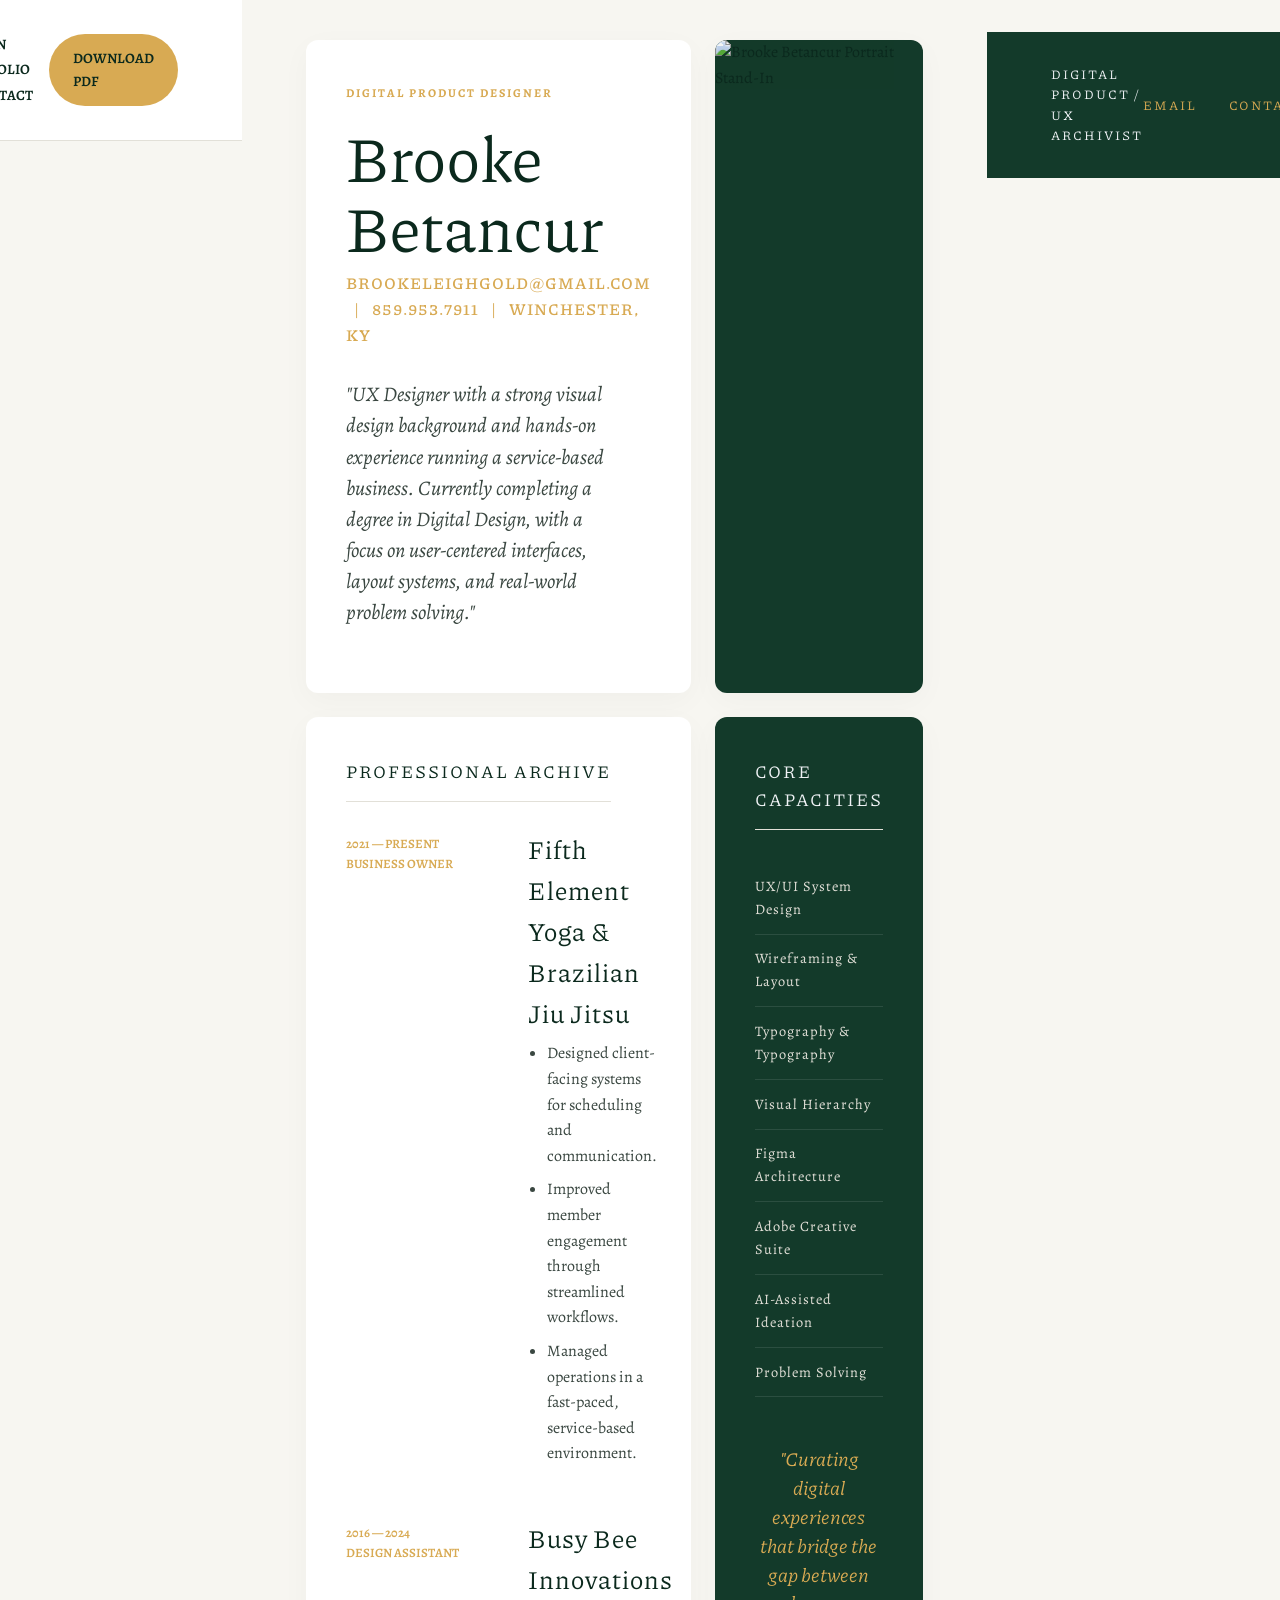
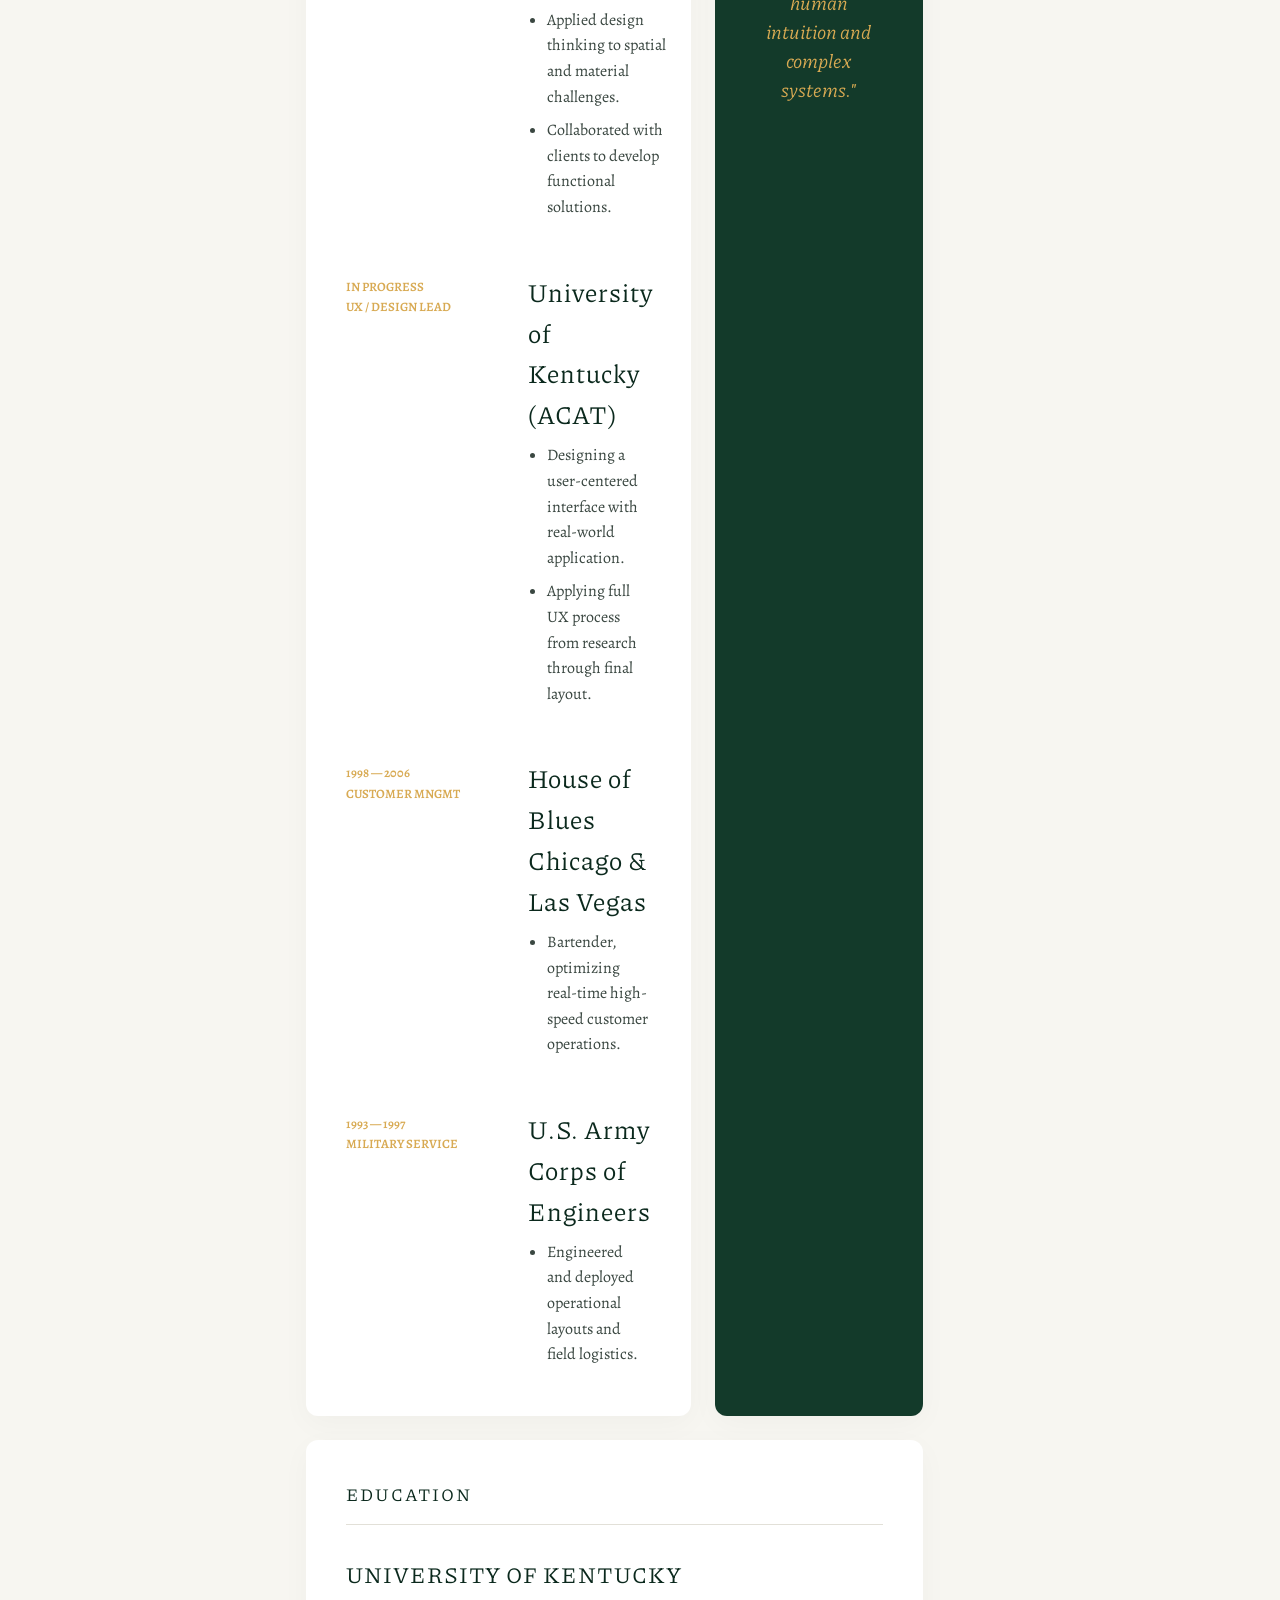
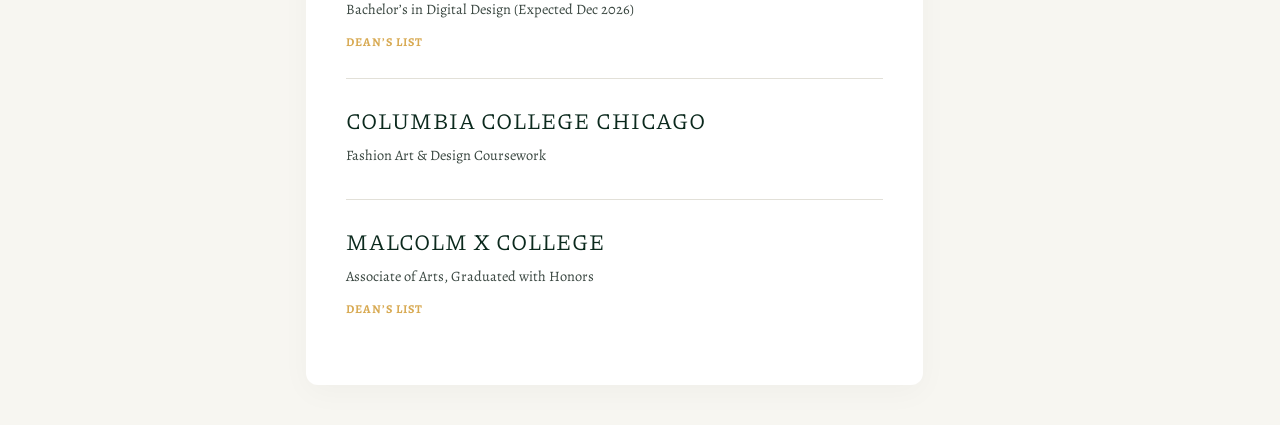
==== resume.html @ 0502b6a8 "Add files via upload" ====
<!DOCTYPE html>
<html lang="en">
<head>
    <meta charset="UTF-8">
    <meta name="viewport" content="width=device-width, initial-scale=1.0">
    <title>Resume - Brooke Betancur</title>
    <link rel="stylesheet" href="style.css">
    <link rel="icon" type="image/svg+xml" href="portfolio_images/luckyfoxlogo.svg">
</head>
<body class="resume-theme">
    
    <header class="resume-nav">
        <span>Lucky Fox Designs</span>
        <div>
            <a href="index.html" class="resume-nav-link">Main Portfolio</a>
            <a href="index.html" class="resume-nav-link">Contact</a>
        </div>
        <a href="brooke_betancur_resume.pdf" class="resume-dl-btn" download>Download PDF</a>
    </header>

    <main class="resume-grid">
        
        <!-- Top Title Box -->
        <article class="res-box res-title-box">
            <span class="res-tag">Digital Product Designer</span>
            <h1 class="res-name">Brooke Betancur</h1>
            <div style="font-family: var(--font-heading); color: #d8aa53; margin-top: -0.5rem; margin-bottom: 2rem; font-size: 1rem; font-weight: 600; text-transform: uppercase; letter-spacing: 1px;">
                brookeleighgold@gmail.com &nbsp;&nbsp;|&nbsp;&nbsp; 859.953.7911 &nbsp;&nbsp;|&nbsp;&nbsp; Winchester, KY
            </div>
            <p class="res-summary">"UX Designer with a strong visual design background and hands-on experience running a service-based business. Currently completing a degree in Digital Design, with a focus on user-centered interfaces, layout systems, and real-world problem solving."</p>
        </article>

        <!-- Portrait Box Placeholder -->
        <article class="res-box res-portrait">
            <!-- Utilizing the Divine Feminine Illustration to beautifully stylize the portrait constraint -->
            <img src="portfolio_images/illustrations/divine_feminine_-_april_5,_2025_17.41.png" alt="Brooke Betancur Portrait Stand-In" style="object-position: center 20%;">
        </article>

        <!-- Experience Box -->
        <article class="res-box res-experience">
            <div style="display: flex; justify-content: space-between; align-items: baseline;">
                <h2 class="res-section-title">Professional Archive</h2>
            </div>
            
            <div class="res-job">
                <div class="res-job-meta">2021 — Present<br>Business Owner</div>
                <div class="res-job-details">
                    <h3>Fifth Element Yoga & Brazilian Jiu Jitsu</h3>
                    <ul>
                        <li>Designed client-facing systems for scheduling and communication.</li>
                        <li>Improved member engagement through streamlined workflows.</li>
                        <li>Managed operations in a fast-paced, service-based environment.</li>
                    </ul>
                </div>
            </div>

            <div class="res-job">
                <div class="res-job-meta">2016 — 2024<br>Design Assistant</div>
                <div class="res-job-details">
                    <h3>Busy Bee Innovations</h3>
                    <ul>
                        <li>Applied design thinking to spatial and material challenges.</li>
                        <li>Collaborated with clients to develop functional solutions.</li>
                    </ul>
                </div>
            </div>

            <div class="res-job">
                <div class="res-job-meta">In Progress<br>UX / Design Lead</div>
                <div class="res-job-details">
                    <h3>University of Kentucky (ACAT)</h3>
                    <ul>
                        <li>Designing a user-centered interface with real-world application.</li>
                        <li>Applying full UX process from research through final layout.</li>
                    </ul>
                </div>
            </div>
            
            <div class="res-job">
                <div class="res-job-meta">1998 — 2006<br>Customer Mngmt</div>
                <div class="res-job-details">
                    <h3>House of Blues Chicago & Las Vegas</h3>
                    <ul>
                        <li>Bartender, optimizing real-time high-speed customer operations.</li>
                    </ul>
                </div>
            </div>
            
            <div class="res-job" style="margin-bottom: 0;">
                <div class="res-job-meta">1993 — 1997<br>Military Service</div>
                <div class="res-job-details">
                    <h3>U.S. Army Corps of Engineers</h3>
                    <ul>
                        <li>Engineered and deployed operational layouts and field logistics.</li>
                    </ul>
                </div>
            </div>
        </article>

        <!-- Skills Box (Core Capacities) -->
        <article class="res-box res-skills">
            <h2 class="res-section-title" style="color: #f0f3f6;">Core Capacities</h2>
            <div class="res-skill-row"><span>UX/UI System Design</span></div>
            <div class="res-skill-row"><span>Wireframing & Layout</span></div>
            <div class="res-skill-row"><span>Typography & Typography</span></div>
            <div class="res-skill-row"><span>Visual Hierarchy</span></div>
            <div class="res-skill-row"><span>Figma Architecture</span></div>
            <div class="res-skill-row"><span>Adobe Creative Suite</span></div>
            <div class="res-skill-row"><span>AI-Assisted Ideation</span></div>
            <div class="res-skill-row"><span>Problem Solving</span></div>
            
            <div class="skills-quote">"Curating digital experiences that bridge the gap between human intuition and complex systems."</div>
        </article>

        <!-- Education Box -->
        <article class="res-box res-education">
            <div style="flex: 1;">
                <h2 class="res-section-title" style="display: flex; align-items: center; gap: 0.5rem;">Education</h2>
                <div class="res-edu-item">
                    <h3>University of Kentucky</h3>
                    <p>Bachelor’s in Digital Design (Expected Dec 2026)</p>
                    <span>Dean’s List</span>
                </div>
                <div class="res-edu-item">
                    <h3>Columbia College Chicago</h3>
                    <p>Fashion Art & Design Coursework</p>
                </div>
                <div class="res-edu-item" style="border: none; padding-bottom: 0;">
                    <h3>Malcolm X College</h3>
                    <p>Associate of Arts, Graduated with Honors</p>
                    <span>Dean’s List</span>
                </div>
            </div>
        </article>

    </main>

    <footer style="background: #133a2a; color: #f0f3f6; padding: 2rem 4rem; display: flex; justify-content: space-between; align-items: center; font-family: var(--font-heading); text-transform: uppercase; font-size: 0.8rem; letter-spacing: 2px; margin-top: 2rem;">
        <div>DIGITAL PRODUCT / UX ARCHIVIST</div>
        <div style="display: flex; gap: 2rem;">
            <a href="mailto:brookeleighgold@gmail.com" style="color: #d8aa53; text-decoration: none;">EMAIL</a>
            <a href="tel:8599537911" style="color: #d8aa53; text-decoration: none;">CONTACT</a>
        </div>
        <div style="color: #d8aa53;">859.953.7911 &nbsp;•&nbsp; WINCHESTER LOCATION</div>
    </footer>

</body>
</html>
---- style.css ----
@import url('https://fonts.googleapis.com/css2?family=Alegreya:ital,wght@0,400;0,500;0,700;1,400&family=Piazzolla:opsz,wght@8..30,400;8..30,600;8..30,800&display=swap');

:root {
  --bg-color: #0a0b0e;
  --panel-bg: rgba(47, 181, 143, 0.03);
  --panel-bg-hover: rgba(47, 181, 143, 0.08);
  --panel-border: rgba(255, 255, 255, 0.06);
  --panel-border-hover: rgba(47, 181, 143, 0.4);
  --text-main: #f0f3f6;
  --text-muted: #9aa0a6;
  --accent-color: #2fb58f;
  
  --font-heading: 'Piazzolla', serif;
  --font-body: 'Alegreya', serif;
}

* {
  box-sizing: border-box;
  margin: 0;
  padding: 0;
}

body {
  background-color: var(--bg-color);
  color: var(--text-main);
  font-family: var(--font-body);
  line-height: 1.6;
  min-height: 100vh;
  display: flex;
  justify-content: center;
  align-items: flex-start;
  padding: 4rem 2rem;
  overflow-x: hidden;
}

h1, h2, h3, h4, h5, h6 {
  font-family: var(--font-heading);
  text-transform: uppercase;
  font-weight: 400;
  letter-spacing: 1px;
  margin-bottom: 1rem;
  color: var(--text-main);
}

h1 {
  font-size: 3.5rem;
  line-height: 1.1;
  background: linear-gradient(135deg, #fff, var(--text-muted));
  -webkit-background-clip: text;
  -webkit-text-fill-color: transparent;
}

p {
  font-size: 1.15rem;
  color: var(--text-muted);
  margin-bottom: 1.5rem;
}

.text-accent {
  color: var(--accent-color);
}

.bento-grid {
  display: grid;
  grid-template-columns: repeat(4, 1fr);
  grid-auto-rows: minmax(280px, auto);
  gap: 1.5rem;
  max-width: 1300px;
  width: 100%;
}

.bento-item {
  background: var(--panel-bg);
  border: 1px solid var(--panel-border);
  border-radius: 24px;
  padding: 2.5rem;
  position: relative;
  overflow: hidden;
  backdrop-filter: blur(12px);
  -webkit-backdrop-filter: blur(12px);
  transition: all 0.4s cubic-bezier(0.25, 0.8, 0.25, 1);
  display: flex;
  flex-direction: column;
  cursor: pointer;
  text-decoration: none;
  color: inherit;
}

.bento-item.no-hover {
  cursor: default;
}

.bento-item.no-hover:hover {
  transform: translateY(-8px); 
}

.bento-item:hover {
  transform: translateY(-8px);
  background: var(--panel-bg-hover);
  border-color: var(--panel-border-hover);
  box-shadow: 0 15px 40px rgba(0, 0, 0, 0.4), 
              0 0 20px rgba(47, 181, 143, 0.1);
}

.span-2-col { grid-column: span 2; }
.span-2-row { grid-row: span 2; }
.span-3-col { grid-column: span 3; }

.bento-image-bg {
  position: absolute;
  top: 0;
  left: 0;
  width: 100%;
  height: 100%;
  object-fit: cover;
  opacity: 0.15;
  z-index: 0;
  transition: opacity 0.4s ease;
}

.bento-item:hover .bento-image-bg {
  opacity: 0.35;
}

.item-content {
  position: relative;
  z-index: 1;
  display: flex;
  flex-direction: column;
  height: 100%;
  pointer-events: none; 
}

.item-content h2 { font-size: 2rem; }
.item-content h3 { font-size: 1.5rem; }

.logo {
  max-width: 280px;
  margin-bottom: 2rem;
  pointer-events: auto;
}

.tag {
  align-self: flex-start;
  font-family: var(--font-heading);
  text-transform: uppercase;
  font-size: 0.8rem;
  font-weight: 600;
  letter-spacing: 1.5px;
  padding: 0.5rem 1rem;
  border-radius: 50px;
  background: rgba(47, 181, 143, 0.15);
  color: var(--accent-color);
  margin-bottom: 1.5rem;
  border: 1px solid rgba(47, 181, 143, 0.3);
}

/* Modal Overlay Restyle */
.modal-overlay {
  position: fixed;
  top: 0;
  left: 0;
  width: 100%;
  height: 100vh;
  background: rgba(10, 11, 14, 0.85);
  backdrop-filter: blur(20px);
  -webkit-backdrop-filter: blur(20px);
  z-index: 100;
  display: flex;
  justify-content: center;
  align-items: center;
  opacity: 0;
  pointer-events: none;
  transition: opacity 0.3s ease;
  padding: 2rem;
}

.modal-overlay.active {
  opacity: 1;
  pointer-events: all;
}

.modal-content {
  background: #111318;
  border: 1px solid var(--panel-border-hover);
  border-radius: 24px;
  max-width: 1300px;
  width: 100%;
  max-height: 90vh;
  box-shadow: 0 40px 100px rgba(0,0,0,0.8);
  display: flex;
  flex-direction: column;
  position: relative;
  overflow: hidden;
}

.modal-close {
  position: absolute;
  top: 1.5rem;
  right: 1.5rem;
  background: rgba(255,255,255,0.1);
  border: none;
  color: #fff;
  width: 45px;
  height: 45px;
  border-radius: 50%;
  font-size: 1.5rem;
  cursor: pointer;
  z-index: 200;
  transition: background 0.3s ease;
  display: flex;
  align-items: center;
  justify-content: center;
}

.modal-close:hover {
  background: var(--accent-color);
}

.modal-content-scrollable {
  overflow-y: auto;
  height: 100%;
  padding: 3rem 4rem;
  scroll-behavior: smooth;
}

/* Case Study Internal Layout */
.case-study-header {
  border-bottom: 1px solid rgba(255,255,255,0.05);
  padding-bottom: 2rem;
  margin-bottom: 3rem;
  max-width: 800px;
}

.case-study-header h1 {
  font-size: 3rem;
  margin-top: 1rem;
}

.case-desc {
  font-size: 1.25rem;
  color: var(--text-muted);
}

.case-study-sections {
  display: flex;
  flex-direction: column;
  gap: 4rem;
  padding-bottom: 4rem;
}

.cs-section h2 {
  font-size: 1.8rem;
  color: #fff;
  border-left: 3px solid var(--accent-color);
  padding-left: 1rem;
}

.cs-image-grid {
  display: grid;
  grid-template-columns: repeat(auto-fit, minmax(400px, 1fr));
  gap: 2rem;
  align-items: start;
}

.cs-img-container {
  background: rgba(255,255,255,0.02);
  border: 1px solid rgba(255,255,255,0.05);
  border-radius: 16px;
  padding: 1.5rem;
  display: flex;
  flex-direction: column;
  gap: 1rem;
}

.cs-img-label {
  font-family: var(--font-heading);
  text-transform: uppercase;
  color: var(--accent-color);
  letter-spacing: 1px;
}

.cs-img-container img {
  width: 100%;
  height: auto;
  border-radius: 8px;
}


/* New Custom Carousel System Layout */
.carousel-wrap {
  display: flex;
  flex-direction: column;
  align-items: center;
  justify-content: center;
  margin-top: 2rem;
  padding-bottom: 3rem;
}

.carousel-content-box {
  position: relative;
  width: 100%;
  max-width: 900px;
  background: rgba(0,0,0,0.3);
  border-radius: 20px;
  padding: 2rem;
  display: flex;
  flex-direction: column;
  align-items: center;
  border: 1px solid rgba(255,255,255,0.05);
}

.carousel-img {
  max-width: 100%;
  max-height: 60vh;
  object-fit: contain;
  border-radius: 12px;
  transition: opacity 0.3s ease;
}

.carousel-controls {
  display: flex;
  justify-content: center;
  align-items: center;
  gap: 2rem;
  margin-top: 1.5rem;
  width: 100%;
}

.ctrl-btn {
  background: rgba(255,255,255,0.05);
  border: 1px solid rgba(255,255,255,0.2);
  color: #fff;
  padding: 0.8rem 2rem;
  border-radius: 50px;
  cursor: pointer;
  font-family: var(--font-body);
  transition: all 0.2s ease;
}

.ctrl-btn:hover {
  background: rgba(47, 181, 143, 0.2);
  border-color: var(--accent-color);
  color: var(--accent-color);
}

.carousel-counter {
  font-size: 1rem;
  color: var(--text-muted);
  font-family: var(--font-heading);
  letter-spacing: 1px;
}

/* Gallery Grid for ADHD */
.gallery-grid {
  display: grid;
  grid-template-columns: repeat(auto-fill, minmax(300px, 1fr));
  gap: 2rem;
  padding-bottom: 4rem;
  margin-top: 2rem;
}

.gallery-img {
  width: 100%;
  height: auto;
  border-radius: 12px;
  border: 1px solid rgba(255,255,255,0.1);
  box-shadow: 0 10px 20px rgba(0,0,0,0.3);
}

@media (max-width: 1024px) {
  .bento-grid { grid-template-columns: repeat(2, 1fr); }
  .span-2-col, .span-3-col { grid-column: span 2; }
  .cs-image-grid { grid-template-columns: 1fr; }
  .modal-content-scrollable { padding: 2rem; }
}
.animated-name {
  font-size: 4rem;
  font-weight: 800;
  text-transform: uppercase;
  color: #fff;
  -webkit-text-fill-color: #fff;
  background-image: url('portfolio_images/illustrations/gangster_birds.png');
  background-size: auto 150%;
  background-repeat: repeat;
  animation: slideBgContinuous 120s linear infinite;
  margin-bottom: 0.8rem;
  padding: 1rem 2rem;
  border-radius: 16px;
  border: 1px solid rgba(255,255,255,0.1);
  text-shadow: 0 4px 15px rgba(0,0,0,0.9), 0 2px 5px rgba(0,0,0,1);
  box-shadow: 0 10px 30px rgba(0,0,0,0.4);
  display: inline-block;
  pointer-events: auto;
}

.sub-hero {
  font-size: 1.8rem;
  font-weight: 400;
}

@keyframes slideBgContinuous {
  from { background-position: 0% center; }
  to { background-position: -2000px center; }
}

.resume-btn {
  display: inline-block;
  margin-top: 1.5rem;
  padding: 1rem 2.5rem;
  background: var(--accent-color);
  color: #fff;
  text-decoration: none;
  font-family: var(--font-heading);
  text-transform: uppercase;
  font-weight: 600;
  letter-spacing: 1.5px;
  border-radius: 50px;
  align-self: flex-start;
  transition: all 0.3s ease;
  box-shadow: 0 5px 15px rgba(47, 181, 143, 0.2);
  pointer-events: auto;
}

.resume-btn:hover {
  background: #fff;
  color: var(--accent-color);
  transform: translateY(-3px);
  box-shadow: 0 8px 25px rgba(47, 181, 143, 0.4);
}

@media (max-width: 600px) {
  .bento-grid { grid-template-columns: 1fr; }
  .bento-item { grid-column: span 1 !important; grid-row: span 1 !important; }
  .animated-name { font-size: 2.5rem; background-size: contain; }
}

/* --- Creative Layout Resume Page --- */
.resume-theme {
    background: #f7f6f1;
    color: #0b291d;
    font-family: var(--font-body);
    margin: 0; padding: 0; min-height: 100vh;
}

.resume-nav {
    display: flex; justify-content: space-between; align-items: center;
    padding: 1.5rem 4rem; background: #fff; border-bottom: 1px solid #e2e0d8;
}

.resume-nav span { 
    font-family: var(--font-heading); font-weight: 800; font-size: 1.2rem; text-transform: uppercase; 
}

.resume-nav-link { 
    margin: 0 1rem; color: #0b291d; text-decoration: none; font-size: 0.9rem; text-transform: uppercase; font-weight: 600; 
    transition: color 0.3s ease;
}

.resume-nav-link:hover { color: #d8aa53; }

.resume-dl-btn {
    background: #d8aa53; color: #0b291d; text-decoration: none;
    padding: 0.8rem 1.5rem; border-radius: 50px; font-weight: 600; font-size: 0.9rem; text-transform: uppercase;
    transition: transform 0.3s ease;
}

.resume-dl-btn:hover { transform: scale(1.05); }

.resume-grid {
    display: grid; padding: 2.5rem 4rem; max-width: 1400px; margin: 0 auto; gap: 1.5rem;
    grid-template-columns: 2fr 1fr;
}

.res-box {
    background: #fff; border-radius: 12px; padding: 2.5rem;
    box-shadow: 0 8px 30px rgba(0,0,0,0.03);
}

.res-title-box { grid-column: 1; }

.res-portrait { 
    grid-column: 2; padding: 0; overflow: hidden; background: #133a2a; 
    display: flex; align-items: center; justify-content: center;
}

.res-portrait img { width: 100%; height: 100%; object-fit: cover; opacity: 0.95; }

.res-experience { grid-column: 1; }
.res-skills { grid-column: 2; background: #133a2a; color: #f0f3f6; }
.res-education { grid-column: span 2; }

.res-tag { 
    font-size: 0.75rem; text-transform: uppercase; font-weight: 700; color: #d8aa53; letter-spacing: 2px; 
}

.res-name { 
    font-family: var(--font-heading); font-size: 4rem; font-weight: 400; margin: 1rem 0; color: #0b291d; text-transform: none; 
    -webkit-text-fill-color: initial; background: none;
}

.res-summary { 
    font-size: 1.3rem; font-style: italic; max-width: 85%; line-height: 1.5; color: #3a4741; 
}

.res-section-title {
    font-size: 1.1rem; text-transform: uppercase; letter-spacing: 2px; color: #0b291d; border-bottom: 1px solid #e2e0d8; padding-bottom: 1rem; margin-bottom: 2rem;
}

.res-job { display: flex; gap: 2rem; margin-bottom: 3rem; }
.res-job-meta { flex: 0 0 150px; font-size: 0.8rem; font-weight: 600; text-transform: uppercase; color: #d8aa53; }

.res-job-details h3 { 
    font-family: var(--font-heading); font-size: 1.6rem; color: #0b291d; margin-bottom: 0.5rem; text-transform: none; 
    -webkit-text-fill-color: initial; background: none; margin-top: -5px;
}

.res-job-details ul { padding-left: 1.2rem; color: #3a4741; line-height: 1.6; }
.res-job-details li { margin-bottom: 0.5rem; }

.res-skill-row { 
    border-bottom: 1px solid rgba(255,255,255,0.1); padding: 0.8rem 0; font-size: 0.9rem; letter-spacing: 1px; color: #e2e0d8; 
}

.skills-quote { 
    margin-top: 3rem; font-family: var(--font-heading); font-style: italic; font-size: 1.2rem; text-align: center; color: #d8aa53; line-height: 1.5;
}

.res-education { display: flex; gap: 2rem; }
.res-edu-item { flex: 1; border-bottom: 1px solid #e2e0d8; padding-bottom: 1.5rem; margin-bottom: 1.5rem;}
.res-edu-item:last-child { border: none; }

.res-edu-item h3 { 
    font-family: var(--font-heading); font-size: 1.4rem; color: #0b291d; margin-bottom: 0.3rem;
    -webkit-text-fill-color: initial; background: none; 
}

.res-edu-item p { font-size: 0.9rem; color: #3a4741; margin-bottom: 0.5rem; }
.res-edu-item span { font-size: 0.75rem; text-transform: uppercase; font-weight: 700; color: #d8aa53; letter-spacing: 1px; }

@media(max-width: 900px){
    .resume-grid { grid-template-columns: 1fr; padding: 1rem; }
    .res-title-box, .res-portrait, .res-experience, .res-skills, .res-education { grid-column: 1; }
    .res-job { flex-direction: column; gap: 0.5rem; }
    .res-summary { max-width: 100%; font-size: 1.1rem; }
}
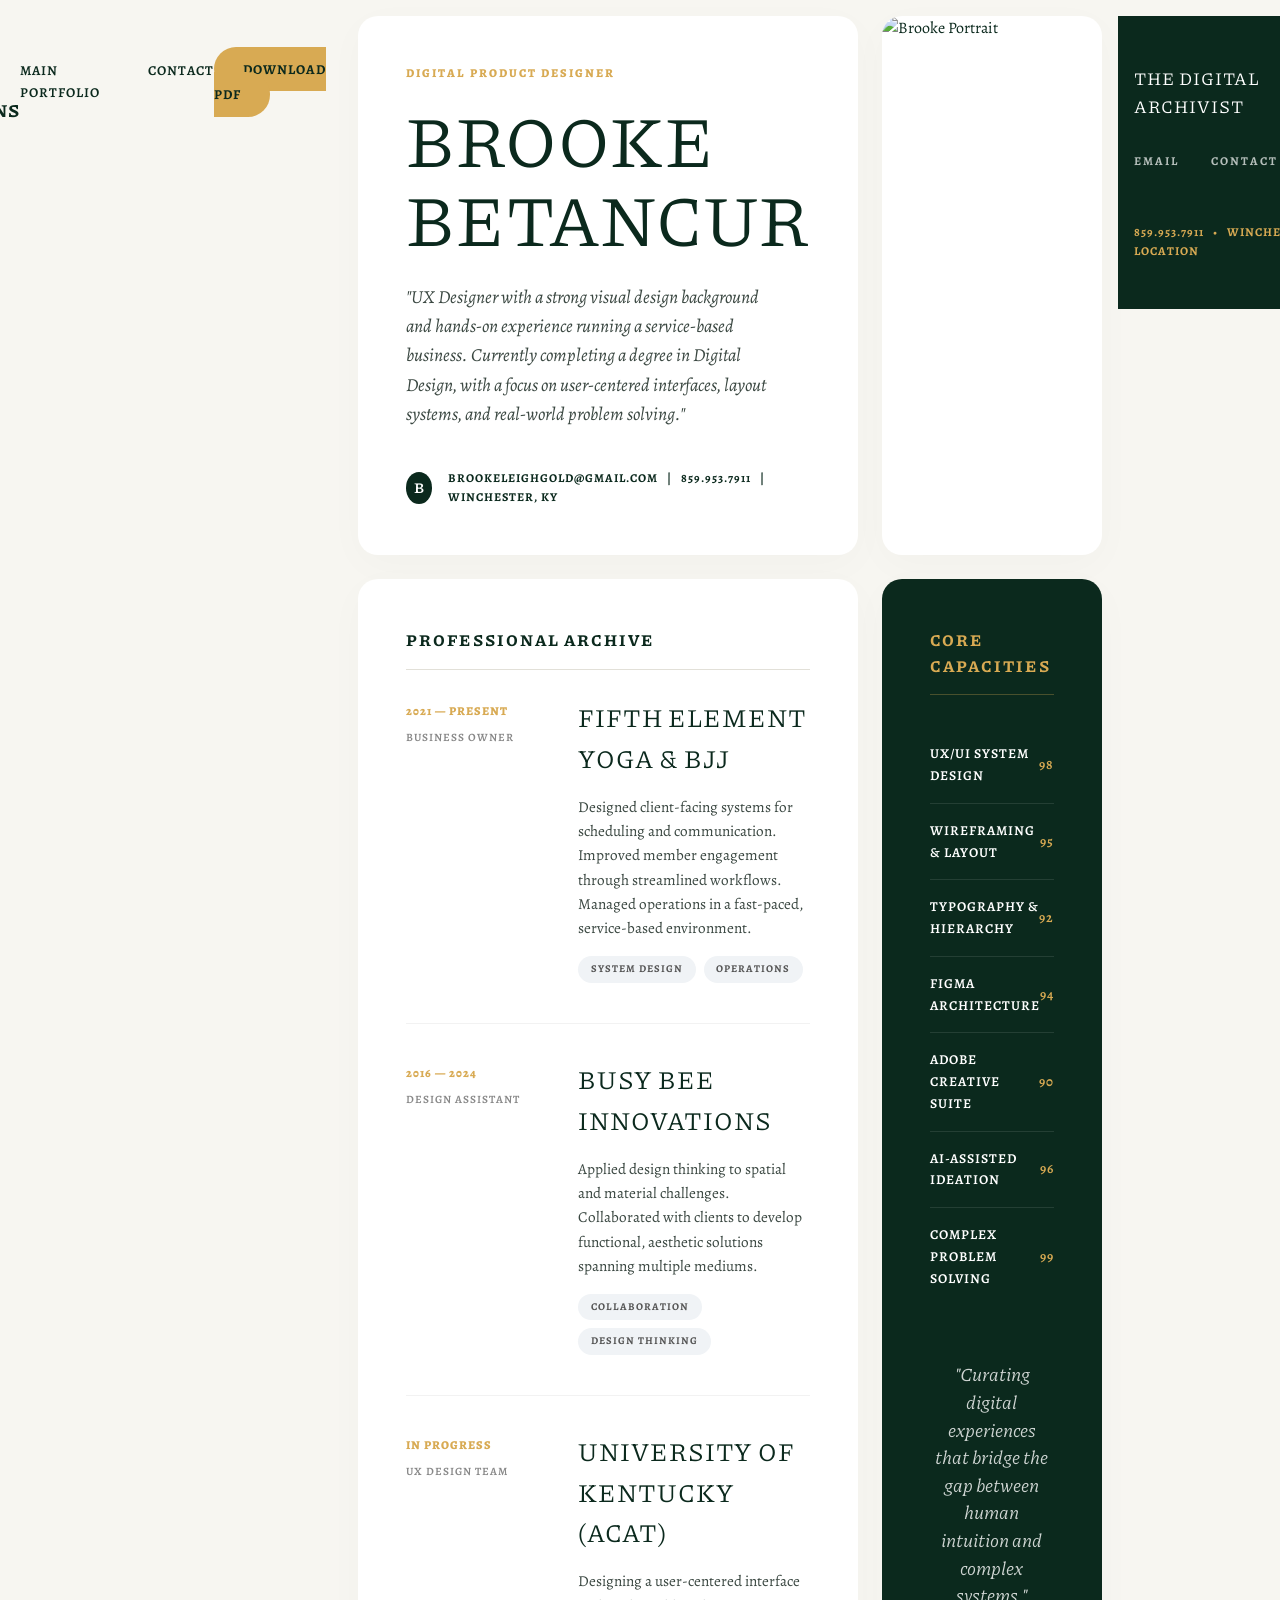
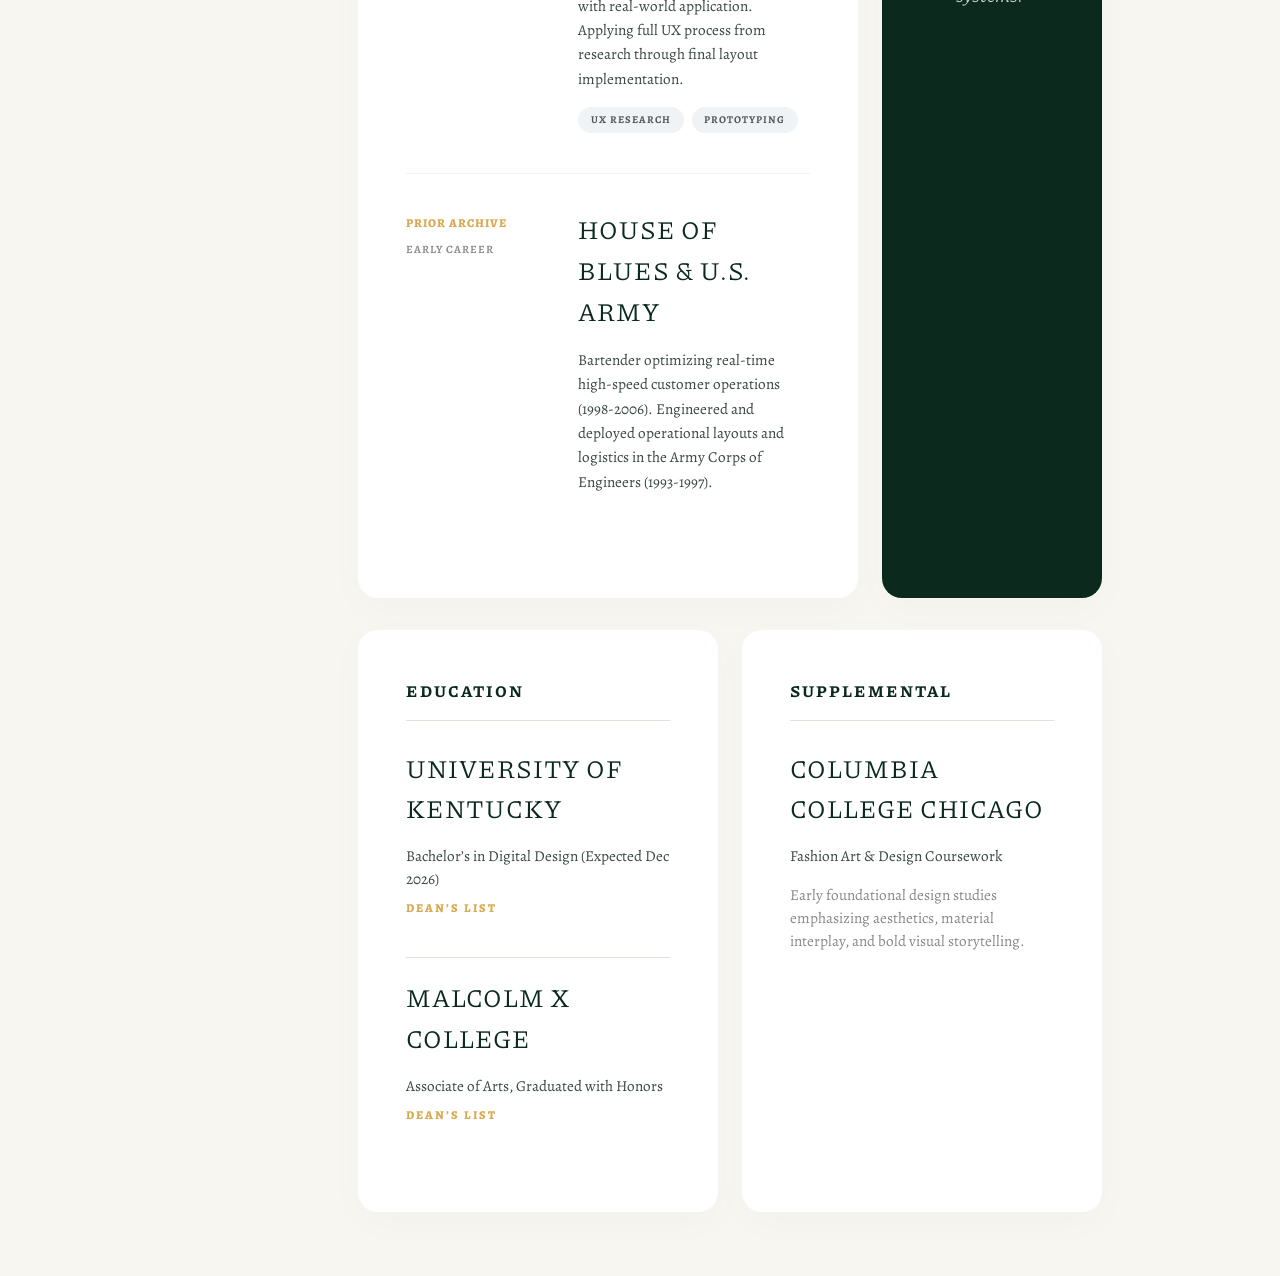
==== commit b52f41a1: "Update layout to exact editorial Figma match and correct UX title" ====
--- a/resume.html
+++ b/resume.html
@@ -7,142 +7,164 @@
     <link rel="stylesheet" href="style.css">
     <link rel="icon" type="image/svg+xml" href="portfolio_images/luckyfoxlogo.svg">
 </head>
-<body class="resume-theme">
-    
-    <header class="resume-nav">
-        <span>Lucky Fox Designs</span>
-        <div>
-            <a href="index.html" class="resume-nav-link">Main Portfolio</a>
-            <a href="index.html" class="resume-nav-link">Contact</a>
+<body class="editorial-body">
+
+    <!-- Navbar -->
+    <nav class="editorial-nav">
+        <div class="ed-brand">LUCKY FOX DESIGNS</div>
+        <div class="ed-links">
+            <a href="index.html">MAIN PORTFOLIO</a>
+            <a href="mailto:brookeleighgold@gmail.com">CONTACT</a>
         </div>
-        <a href="brooke_betancur_resume.pdf" class="resume-dl-btn" download>Download PDF</a>
-    </header>
+        <div class="ed-actions">
+            <a href="brooke_betancur_resume.pdf" class="ed-btn" download>DOWNLOAD PDF</a>
+        </div>
+    </nav>
 
-    <main class="resume-grid">
+    <!-- Main Grid -->
+    <main class="editorial-grid">
         
-        <!-- Top Title Box -->
-        <article class="res-box res-title-box">
-            <span class="res-tag">Digital Product Designer</span>
-            <h1 class="res-name">Brooke Betancur</h1>
-            <div style="font-family: var(--font-heading); color: #d8aa53; margin-top: -0.5rem; margin-bottom: 2rem; font-size: 1rem; font-weight: 600; text-transform: uppercase; letter-spacing: 1px;">
-                brookeleighgold@gmail.com &nbsp;&nbsp;|&nbsp;&nbsp; 859.953.7911 &nbsp;&nbsp;|&nbsp;&nbsp; Winchester, KY
+        <!-- ROW 1: Title & Portrait -->
+        <article class="ed-card ed-title-card">
+            <div class="ed-tag">DIGITAL PRODUCT DESIGNER</div>
+            <h1 class="ed-h1">Brooke Betancur</h1>
+            <p class="ed-summary">
+                "UX Designer with a strong visual design background and hands-on experience running a service-based business. Currently completing a degree in Digital Design, with a focus on user-centered interfaces, layout systems, and real-world problem solving."
+            </p>
+            <div class="ed-badge-row">
+                <span class="ed-circle-badge">B</span>
+                <span class="ed-badge-text">BROOKELEIGHGOLD@GMAIL.COM &nbsp;&nbsp;|&nbsp;&nbsp; 859.953.7911 &nbsp;&nbsp;|&nbsp;&nbsp; WINCHESTER, KY</span>
             </div>
-            <p class="res-summary">"UX Designer with a strong visual design background and hands-on experience running a service-based business. Currently completing a degree in Digital Design, with a focus on user-centered interfaces, layout systems, and real-world problem solving."</p>
         </article>
 
-        <!-- Portrait Box Placeholder -->
-        <article class="res-box res-portrait">
-            <!-- Utilizing the Divine Feminine Illustration to beautifully stylize the portrait constraint -->
-            <img src="portfolio_images/illustrations/divine_feminine_-_april_5,_2025_17.41.png" alt="Brooke Betancur Portrait Stand-In" style="object-position: center 20%;">
+        <article class="ed-card ed-portrait-card">
+            <!-- object-position: top ensures the head is always in frame, no matter the stretch -->
+            <img src="portfolio_images/illustrations/divine_feminine_-_april_5,_2025_17.41.png" alt="Brooke Portrait">
         </article>
 
-        <!-- Experience Box -->
-        <article class="res-box res-experience">
-            <div style="display: flex; justify-content: space-between; align-items: baseline;">
-                <h2 class="res-section-title">Professional Archive</h2>
-            </div>
+        <!-- ROW 2: Experience & Skills -->
+        <article class="ed-card ed-experience-card">
+            <h2 class="ed-h2">PROFESSIONAL ARCHIVE</h2>
             
-            <div class="res-job">
-                <div class="res-job-meta">2021 — Present<br>Business Owner</div>
-                <div class="res-job-details">
-                    <h3>Fifth Element Yoga & Brazilian Jiu Jitsu</h3>
-                    <ul>
-                        <li>Designed client-facing systems for scheduling and communication.</li>
-                        <li>Improved member engagement through streamlined workflows.</li>
-                        <li>Managed operations in a fast-paced, service-based environment.</li>
-                    </ul>
+            <div class="ed-timeline-item">
+                <div class="ed-time-meta">
+                    <span class="ed-date">2021 — PRESENT</span>
+                    <span class="ed-role">BUSINESS OWNER</span>
+                </div>
+                <div class="ed-job-content">
+                    <h3 class="ed-h3">Fifth Element Yoga & BJJ</h3>
+                    <p>Designed client-facing systems for scheduling and communication. Improved member engagement through streamlined workflows. Managed operations in a fast-paced, service-based environment.</p>
+                    <div class="ed-pills">
+                        <span>SYSTEM DESIGN</span>
+                        <span>OPERATIONS</span>
+                    </div>
                 </div>
             </div>
 
-            <div class="res-job">
-                <div class="res-job-meta">2016 — 2024<br>Design Assistant</div>
-                <div class="res-job-details">
-                    <h3>Busy Bee Innovations</h3>
-                    <ul>
-                        <li>Applied design thinking to spatial and material challenges.</li>
-                        <li>Collaborated with clients to develop functional solutions.</li>
-                    </ul>
+            <div class="ed-timeline-item">
+                <div class="ed-time-meta">
+                    <span class="ed-date">2016 — 2024</span>
+                    <span class="ed-role">DESIGN ASSISTANT</span>
+                </div>
+                <div class="ed-job-content">
+                    <h3 class="ed-h3">Busy Bee Innovations</h3>
+                    <p>Applied design thinking to spatial and material challenges. Collaborated with clients to develop functional, aesthetic solutions spanning multiple mediums.</p>
+                    <div class="ed-pills">
+                        <span>COLLABORATION</span>
+                        <span>DESIGN THINKING</span>
+                    </div>
                 </div>
             </div>
 
-            <div class="res-job">
-                <div class="res-job-meta">In Progress<br>UX / Design Lead</div>
-                <div class="res-job-details">
-                    <h3>University of Kentucky (ACAT)</h3>
-                    <ul>
-                        <li>Designing a user-centered interface with real-world application.</li>
-                        <li>Applying full UX process from research through final layout.</li>
-                    </ul>
+            <div class="ed-timeline-item">
+                <div class="ed-time-meta">
+                    <span class="ed-date">IN PROGRESS</span>
+                    <span class="ed-role">UX DESIGN TEAM</span>
+                </div>
+                <div class="ed-job-content">
+                    <h3 class="ed-h3">University of Kentucky (ACAT)</h3>
+                    <p>Designing a user-centered interface with real-world application. Applying full UX process from research through final layout implementation.</p>
+                    <div class="ed-pills">
+                        <span>UX RESEARCH</span>
+                        <span>PROTOTYPING</span>
+                    </div>
                 </div>
             </div>
-            
-            <div class="res-job">
-                <div class="res-job-meta">1998 — 2006<br>Customer Mngmt</div>
-                <div class="res-job-details">
-                    <h3>House of Blues Chicago & Las Vegas</h3>
-                    <ul>
-                        <li>Bartender, optimizing real-time high-speed customer operations.</li>
-                    </ul>
+
+            <div class="ed-timeline-item" style="border-bottom: none; padding-bottom: 0;">
+                <div class="ed-time-meta">
+                    <span class="ed-date">PRIOR ARCHIVE</span>
+                    <span class="ed-role">EARLY CAREER</span>
                 </div>
-            </div>
-            
-            <div class="res-job" style="margin-bottom: 0;">
-                <div class="res-job-meta">1993 — 1997<br>Military Service</div>
-                <div class="res-job-details">
-                    <h3>U.S. Army Corps of Engineers</h3>
-                    <ul>
-                        <li>Engineered and deployed operational layouts and field logistics.</li>
-                    </ul>
+                <div class="ed-job-content">
+                    <h3 class="ed-h3">House of Blues & U.S. Army</h3>
+                    <p>Bartender optimizing real-time high-speed customer operations (1998-2006). Engineered and deployed operational layouts and logistics in the Army Corps of Engineers (1993-1997).</p>
                 </div>
             </div>
         </article>
 
-        <!-- Skills Box (Core Capacities) -->
-        <article class="res-box res-skills">
-            <h2 class="res-section-title" style="color: #f0f3f6;">Core Capacities</h2>
-            <div class="res-skill-row"><span>UX/UI System Design</span></div>
-            <div class="res-skill-row"><span>Wireframing & Layout</span></div>
-            <div class="res-skill-row"><span>Typography & Typography</span></div>
-            <div class="res-skill-row"><span>Visual Hierarchy</span></div>
-            <div class="res-skill-row"><span>Figma Architecture</span></div>
-            <div class="res-skill-row"><span>Adobe Creative Suite</span></div>
-            <div class="res-skill-row"><span>AI-Assisted Ideation</span></div>
-            <div class="res-skill-row"><span>Problem Solving</span></div>
+        <article class="ed-card ed-skills-card">
+            <h2 class="ed-h2" style="color: #d8aa53; border-color: rgba(216,170,83,0.3);">CORE CAPACITIES</h2>
             
-            <div class="skills-quote">"Curating digital experiences that bridge the gap between human intuition and complex systems."</div>
-        </article>
+            <ul class="ed-skills-list">
+                <li><span>UX/UI System Design</span> <span class="ed-skill-score">98</span></li>
+                <li><span>Wireframing & Layout</span> <span class="ed-skill-score">95</span></li>
+                <li><span>Typography & Hierarchy</span> <span class="ed-skill-score">92</span></li>
+                <li><span>Figma Architecture</span> <span class="ed-skill-score">94</span></li>
+                <li><span>Adobe Creative Suite</span> <span class="ed-skill-score">90</span></li>
+                <li><span>AI-Assisted Ideation</span> <span class="ed-skill-score">96</span></li>
+                <li><span>Complex Problem Solving</span> <span class="ed-skill-score">99</span></li>
+            </ul>
 
-        <!-- Education Box -->
-        <article class="res-box res-education">
-            <div style="flex: 1;">
-                <h2 class="res-section-title" style="display: flex; align-items: center; gap: 0.5rem;">Education</h2>
-                <div class="res-edu-item">
-                    <h3>University of Kentucky</h3>
-                    <p>Bachelor’s in Digital Design (Expected Dec 2026)</p>
-                    <span>Dean’s List</span>
-                </div>
-                <div class="res-edu-item">
-                    <h3>Columbia College Chicago</h3>
-                    <p>Fashion Art & Design Coursework</p>
-                </div>
-                <div class="res-edu-item" style="border: none; padding-bottom: 0;">
-                    <h3>Malcolm X College</h3>
-                    <p>Associate of Arts, Graduated with Honors</p>
-                    <span>Dean’s List</span>
-                </div>
+            <div class="ed-skills-quote">
+                "Curating digital experiences that bridge the gap between human intuition and complex systems."
             </div>
         </article>
 
+        <!-- ROW 3: Educational Grid (Span 2) -->
+        <div class="ed-bottom-split">
+            <article class="ed-card">
+                <h2 class="ed-h2">EDUCATION</h2>
+                
+                <div class="ed-edu-item">
+                    <h3 class="ed-h3">University of Kentucky</h3>
+                    <p>Bachelor’s in Digital Design (Expected Dec 2026)<br><span class="ed-tag" style="margin-top:0.5rem; display:inline-block;">Dean’s List</span></p>
+                </div>
+
+                <div class="ed-edu-item" style="border: none; padding-bottom: 0;">
+                    <h3 class="ed-h3">Malcolm X College</h3>
+                    <p>Associate of Arts, Graduated with Honors<br><span class="ed-tag" style="margin-top:0.5rem; display:inline-block;">Dean’s List</span></p>
+                </div>
+            </article>
+
+            <article class="ed-card">
+                <h2 class="ed-h2">SUPPLEMENTAL</h2>
+                <div class="ed-edu-item" style="border: none; padding-bottom: 0;">
+                    <h3 class="ed-h3">Columbia College Chicago</h3>
+                    <p>Fashion Art & Design Coursework</p>
+                    <p style="margin-top: 1rem; color: #888;">
+                        Early foundational design studies emphasizing aesthetics, material interplay, and bold visual storytelling.
+                    </p>
+                </div>
+            </article>
+        </div>
+
     </main>
 
-    <footer style="background: #133a2a; color: #f0f3f6; padding: 2rem 4rem; display: flex; justify-content: space-between; align-items: center; font-family: var(--font-heading); text-transform: uppercase; font-size: 0.8rem; letter-spacing: 2px; margin-top: 2rem;">
-        <div>DIGITAL PRODUCT / UX ARCHIVIST</div>
-        <div style="display: flex; gap: 2rem;">
-            <a href="mailto:brookeleighgold@gmail.com" style="color: #d8aa53; text-decoration: none;">EMAIL</a>
-            <a href="tel:8599537911" style="color: #d8aa53; text-decoration: none;">CONTACT</a>
-        </div>
-        <div style="color: #d8aa53;">859.953.7911 &nbsp;•&nbsp; WINCHESTER LOCATION</div>
-    </footer>
+    <!-- Footer -->
+    <div class="ed-footer-wrapper">
+        <footer class="ed-footer">
+            <div class="ed-brand">THE DIGITAL ARCHIVIST</div>
+            <div class="ed-footer-links">
+                <a href="mailto:brookeleighgold@gmail.com">EMAIL</a>
+                <a href="tel:8599537911">CONTACT</a>
+                <a href="index.html">MAIN SITE</a>
+            </div>
+            <div class="ed-footer-location">
+                859.953.7911 &nbsp;&nbsp;•&nbsp;&nbsp; WINCHESTER LOCATION
+            </div>
+        </footer>
+    </div>
 
 </body>
 </html>
--- a/style.css
+++ b/style.css
@@ -435,112 +435,162 @@
   .animated-name { font-size: 2.5rem; background-size: contain; }
 }
 
-/* --- Creative Layout Resume Page --- */
-.resume-theme {
-    background: #f7f6f1;
+/* --- EDITORIAL RESUME PAGE PERFECT MATCH --- */
+.editorial-body {
+    background: #f7f6f1; /* Off-white cream background */
     color: #0b291d;
     font-family: var(--font-body);
     margin: 0; padding: 0; min-height: 100vh;
 }
 
-.resume-nav {
+/* Nav */
+.editorial-nav {
+    max-width: 1200px; margin: 0 auto;
     display: flex; justify-content: space-between; align-items: center;
-    padding: 1.5rem 4rem; background: #fff; border-bottom: 1px solid #e2e0d8;
-}
-
-.resume-nav span { 
-    font-family: var(--font-heading); font-weight: 800; font-size: 1.2rem; text-transform: uppercase; 
-}
-
-.resume-nav-link { 
-    margin: 0 1rem; color: #0b291d; text-decoration: none; font-size: 0.9rem; text-transform: uppercase; font-weight: 600; 
-    transition: color 0.3s ease;
-}
-
-.resume-nav-link:hover { color: #d8aa53; }
-
-.resume-dl-btn {
+    padding: 2.5rem 1rem;
+}
+.editorial-nav .ed-brand {
+    font-family: var(--font-heading); font-weight: 800; font-size: 1.1rem; letter-spacing: 1px; color: #0b291d; text-transform: uppercase;
+}
+.editorial-nav .ed-links { display: flex; gap: 3rem; }
+.editorial-nav .ed-links a {
+    text-decoration: none; color: #0b291d; font-size: 0.85rem; font-weight: 600; text-transform: uppercase; letter-spacing: 1px; transition: color 0.3s;
+}
+.editorial-nav .ed-links a:hover { color: #d8aa53; }
+
+.editorial-nav .ed-btn {
     background: #d8aa53; color: #0b291d; text-decoration: none;
-    padding: 0.8rem 1.5rem; border-radius: 50px; font-weight: 600; font-size: 0.9rem; text-transform: uppercase;
-    transition: transform 0.3s ease;
-}
-
-.resume-dl-btn:hover { transform: scale(1.05); }
-
-.resume-grid {
-    display: grid; padding: 2.5rem 4rem; max-width: 1400px; margin: 0 auto; gap: 1.5rem;
-    grid-template-columns: 2fr 1fr;
-}
-
-.res-box {
-    background: #fff; border-radius: 12px; padding: 2.5rem;
-    box-shadow: 0 8px 30px rgba(0,0,0,0.03);
-}
-
-.res-title-box { grid-column: 1; }
-
-.res-portrait { 
-    grid-column: 2; padding: 0; overflow: hidden; background: #133a2a; 
-    display: flex; align-items: center; justify-content: center;
-}
-
-.res-portrait img { width: 100%; height: 100%; object-fit: cover; opacity: 0.95; }
-
-.res-experience { grid-column: 1; }
-.res-skills { grid-column: 2; background: #133a2a; color: #f0f3f6; }
-.res-education { grid-column: span 2; }
-
-.res-tag { 
-    font-size: 0.75rem; text-transform: uppercase; font-weight: 700; color: #d8aa53; letter-spacing: 2px; 
-}
-
-.res-name { 
-    font-family: var(--font-heading); font-size: 4rem; font-weight: 400; margin: 1rem 0; color: #0b291d; text-transform: none; 
-    -webkit-text-fill-color: initial; background: none;
-}
-
-.res-summary { 
-    font-size: 1.3rem; font-style: italic; max-width: 85%; line-height: 1.5; color: #3a4741; 
-}
-
-.res-section-title {
-    font-size: 1.1rem; text-transform: uppercase; letter-spacing: 2px; color: #0b291d; border-bottom: 1px solid #e2e0d8; padding-bottom: 1rem; margin-bottom: 2rem;
-}
-
-.res-job { display: flex; gap: 2rem; margin-bottom: 3rem; }
-.res-job-meta { flex: 0 0 150px; font-size: 0.8rem; font-weight: 600; text-transform: uppercase; color: #d8aa53; }
-
-.res-job-details h3 { 
-    font-family: var(--font-heading); font-size: 1.6rem; color: #0b291d; margin-bottom: 0.5rem; text-transform: none; 
-    -webkit-text-fill-color: initial; background: none; margin-top: -5px;
-}
-
-.res-job-details ul { padding-left: 1.2rem; color: #3a4741; line-height: 1.6; }
-.res-job-details li { margin-bottom: 0.5rem; }
-
-.res-skill-row { 
-    border-bottom: 1px solid rgba(255,255,255,0.1); padding: 0.8rem 0; font-size: 0.9rem; letter-spacing: 1px; color: #e2e0d8; 
-}
-
-.skills-quote { 
-    margin-top: 3rem; font-family: var(--font-heading); font-style: italic; font-size: 1.2rem; text-align: center; color: #d8aa53; line-height: 1.5;
-}
-
-.res-education { display: flex; gap: 2rem; }
-.res-edu-item { flex: 1; border-bottom: 1px solid #e2e0d8; padding-bottom: 1.5rem; margin-bottom: 1.5rem;}
-.res-edu-item:last-child { border: none; }
-
-.res-edu-item h3 { 
-    font-family: var(--font-heading); font-size: 1.4rem; color: #0b291d; margin-bottom: 0.3rem;
-    -webkit-text-fill-color: initial; background: none; 
-}
-
-.res-edu-item p { font-size: 0.9rem; color: #3a4741; margin-bottom: 0.5rem; }
-.res-edu-item span { font-size: 0.75rem; text-transform: uppercase; font-weight: 700; color: #d8aa53; letter-spacing: 1px; }
-
+    padding: 0.8rem 1.8rem; border-radius: 50px; font-weight: 700; font-size: 0.85rem; text-transform: uppercase; letter-spacing: 1px;
+    transition: background 0.3s;
+}
+.editorial-nav .ed-btn:hover { background: #c59740; }
+
+/* Grid Main */
+.editorial-grid {
+    max-width: 1200px; margin: 0 auto; padding: 1rem 1rem 4rem 1rem;
+    display: grid;
+    grid-template-columns: 1.6fr 1fr;
+    gap: 1.5rem;
+}
+
+.ed-card {
+    background: #ffffff; border-radius: 20px; padding: 3rem;
+    box-shadow: 0 10px 40px rgba(0,0,0,0.025);
+}
+
+/* Row 1 */
+.ed-title-card {
+    display: flex; flex-direction: column; justify-content: center;
+}
+.ed-tag {
+    font-size: 0.75rem; text-transform: uppercase; font-weight: 800; color: #d8aa53; letter-spacing: 2px; margin-bottom: 1rem;
+}
+.ed-h1 {
+    font-family: var(--font-heading); font-size: 4.5rem; font-weight: 400; color: #0b291d; margin: 0 0 1.5rem 0;
+    -webkit-text-fill-color: initial; background: none; text-shadow: none; line-height: 1.1;
+}
+.ed-summary {
+    font-size: 1.15rem; font-style: italic; color: #3a4741; line-height: 1.6; margin-bottom: 2.5rem; max-width: 90%;
+}
+.ed-badge-row {
+    display: flex; align-items: center; gap: 1rem; margin-top: auto;
+}
+.ed-circle-badge {
+    background: #0b291d; color: #fff; width: 32px; height: 32px; border-radius: 50%; display: flex; align-items: center; justify-content: center; font-weight: bold; font-size: 0.9rem; font-family: var(--font-heading);
+}
+.ed-badge-text {
+    font-size: 0.75rem; font-weight: 700; letter-spacing: 1px; text-transform: uppercase;
+}
+
+.ed-portrait-card {
+    padding: 0; overflow: hidden; display: flex;
+}
+.ed-portrait-card img {
+    width: 100%; height: 100%; object-fit: cover; object-position: top; /* Prevents leg/head crop issues on tall cards */
+}
+
+/* Row 2 */
+.ed-h2 {
+    font-size: 1rem; font-weight: 800; text-transform: uppercase; letter-spacing: 2px; color: #0b291d;
+    border-bottom: 1px solid #e2e0d8; padding-bottom: 1rem; margin-bottom: 2rem; margin-top: 0;
+}
+
+/* Timeline */
+.ed-timeline-item {
+    display: grid; grid-template-columns: 140px 1fr; gap: 2rem;
+    margin-bottom: 2.5rem; border-bottom: 1px solid rgba(0,0,0,0.05); padding-bottom: 2.5rem;
+}
+.ed-time-meta {
+    display: flex; flex-direction: column; gap: 0.5rem;
+}
+.ed-date { font-size: 0.75rem; font-weight: 800; color: #d8aa53; letter-spacing: 1px; }
+.ed-role { font-size: 0.7rem; font-weight: 600; color: #888; text-transform: uppercase; letter-spacing: 1px; }
+
+.ed-h3 {
+    font-family: var(--font-heading); font-size: 1.6rem; color: #0b291d; margin: -5px 0 1rem 0; font-weight: 400; background: none; -webkit-text-fill-color: initial;
+}
+.ed-job-content p {
+    font-size: 0.95rem; color: #3a4741; line-height: 1.6; margin-bottom: 1rem;
+}
+
+.ed-pills { display: flex; gap: 0.5rem; flex-wrap: wrap; }
+.ed-pills span {
+    background: #f0f3f6; color: #555; padding: 0.3rem 0.8rem; border-radius: 50px; font-size: 0.65rem; font-weight: 700; text-transform: uppercase; letter-spacing: 1px;
+}
+
+/* Skills Box */
+.ed-skills-card {
+    background: #0b291d; color: #fff;
+}
+.ed-skills-list {
+    list-style: none; padding: 0; margin: 0;
+}
+.ed-skills-list li {
+    display: flex; justify-content: space-between; align-items: center;
+    border-bottom: 1px solid rgba(255,255,255,0.1); padding: 1rem 0;
+    font-size: 0.85rem; font-weight: 600; letter-spacing: 1px; text-transform: uppercase;
+}
+.ed-skills-list li:last-child { border-bottom: none; }
+.ed-skill-score { color: #d8aa53; }
+
+.ed-skills-quote {
+    margin-top: 3.5rem; font-family: var(--font-heading); font-style: italic; font-size: 1.15rem; text-align: center; color: rgba(255,255,255,0.8); line-height: 1.5;
+}
+
+/* Bottom Row */
+.ed-bottom-split {
+    grid-column: span 2;
+    display: grid; grid-template-columns: 1fr 1fr; gap: 1.5rem; margin-top: 0.5rem;
+}
+.ed-edu-item {
+    border-bottom: 1px solid #e2e0d8; padding-bottom: 1.5rem; margin-bottom: 1.5rem;
+}
+.ed-edu-item p { font-size: 0.95rem; color: #3a4741; line-height: 1.5; margin: 0; }
+
+/* Footer */
+.ed-footer-wrapper {
+    background: #0b291d; padding: 3rem 1rem; margin-top: 1rem;
+}
+.ed-footer {
+    max-width: 1200px; margin: 0 auto;
+    display: flex; justify-content: space-between; align-items: center; flex-wrap: wrap; gap: 2rem;
+    color: #fff;
+}
+.ed-footer .ed-brand {
+    font-family: var(--font-heading); font-size: 1.1rem; text-transform: uppercase; letter-spacing: 1px;
+}
+.ed-footer-links { display: flex; gap: 2rem; }
+.ed-footer-links a { color: rgba(255,255,255,0.7); text-decoration: none; font-size: 0.75rem; font-weight: 700; letter-spacing: 2px; transition: color 0.3s; }
+.ed-footer-links a:hover { color: #d8aa53; }
+.ed-footer-location {
+    color: #d8aa53; font-size: 0.75rem; font-weight: 700; letter-spacing: 1px;
+}
+
+/* Mobile Responive */
 @media(max-width: 900px){
-    .resume-grid { grid-template-columns: 1fr; padding: 1rem; }
-    .res-title-box, .res-portrait, .res-experience, .res-skills, .res-education { grid-column: 1; }
-    .res-job { flex-direction: column; gap: 0.5rem; }
-    .res-summary { max-width: 100%; font-size: 1.1rem; }
-}
+    .editorial-grid { grid-template-columns: 1fr; }
+    .ed-bottom-split { grid-column: span 1; grid-template-columns: 1fr; }
+    .ed-timeline-item { grid-template-columns: 1fr; gap: 0.5rem; }
+    .editorial-nav { flex-direction: column; gap: 1.5rem; text-align: center; }
+    .ed-footer { flex-direction: column; text-align: center; }
+}
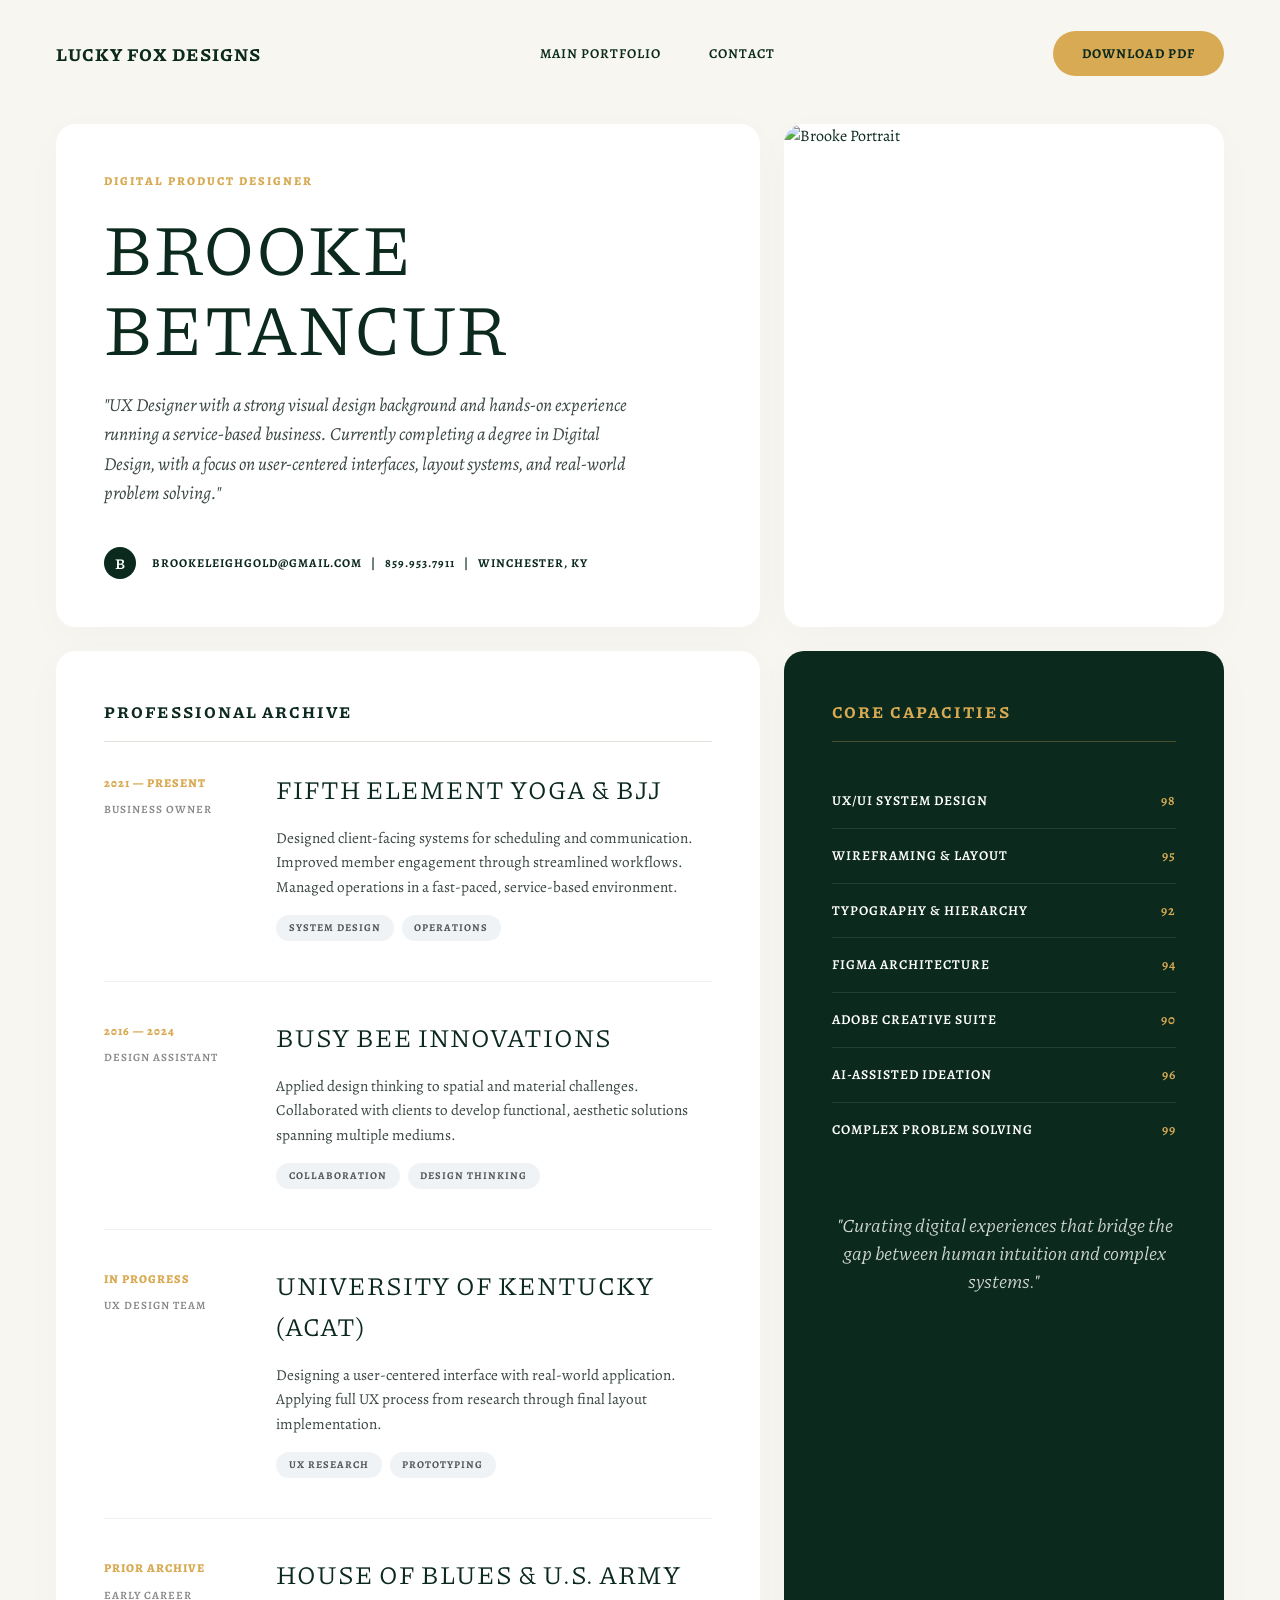
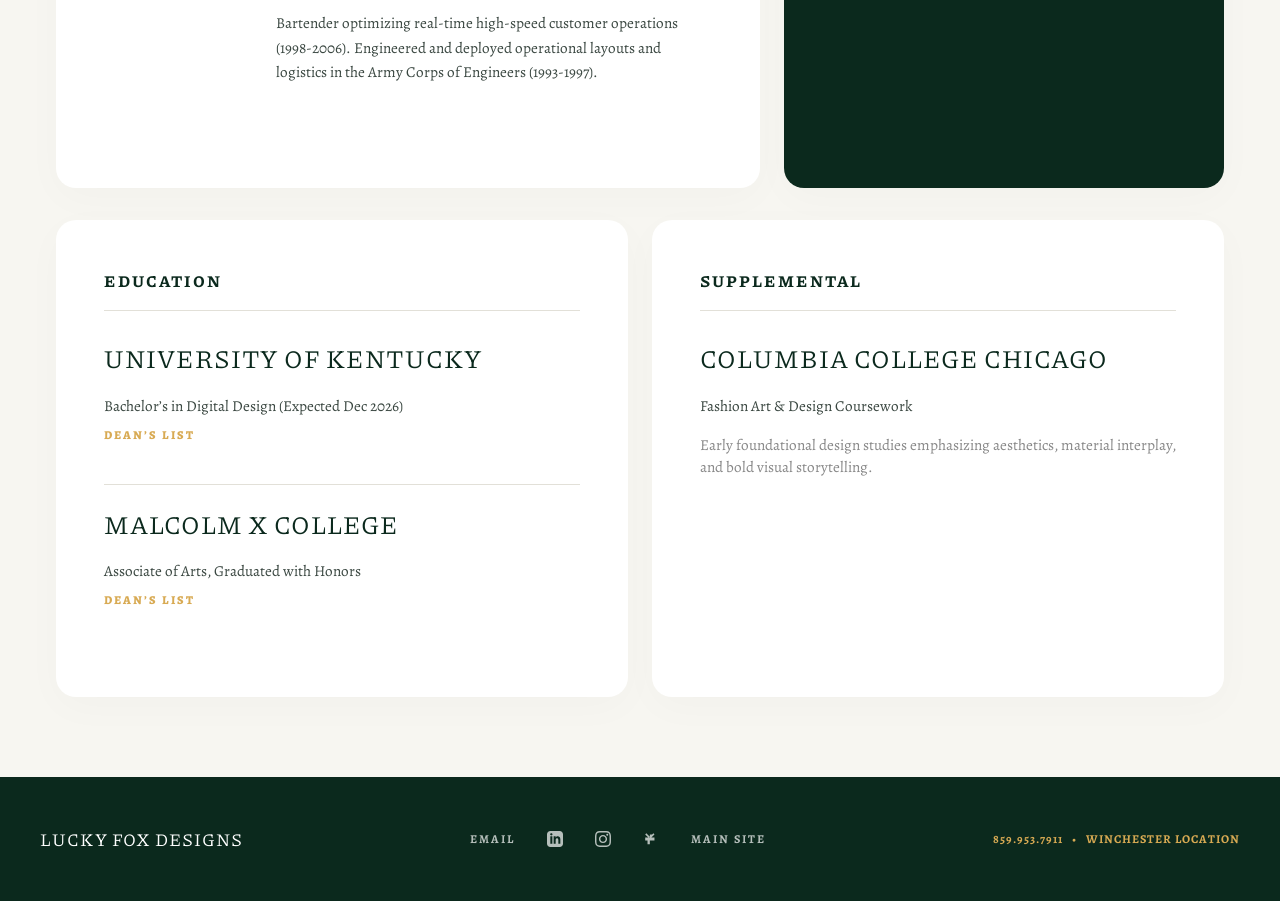
==== commit b2e06e0f: "Update contact links and add social logos, update resume footer brand" ====
--- a/resume.html
+++ b/resume.html
@@ -154,10 +154,12 @@
     <!-- Footer -->
     <div class="ed-footer-wrapper">
         <footer class="ed-footer">
-            <div class="ed-brand">THE DIGITAL ARCHIVIST</div>
-            <div class="ed-footer-links">
+            <div class="ed-brand">LUCKY FOX DESIGNS</div>
+            <div class="ed-footer-links" style="align-items: center;">
                 <a href="mailto:brookeleighgold@gmail.com">EMAIL</a>
-                <a href="tel:8599537911">CONTACT</a>
+                <a href="#" aria-label="LinkedIn"><svg width="16" height="16" viewBox="0 0 24 24" fill="currentColor" xmlns="http://www.w3.org/2000/svg" style="display: block;"><path d="M19 0h-14c-2.761 0-5 2.239-5 5v14c0 2.761 2.239 5 5 5h14c2.762 0 5-2.239 5-5v-14c0-2.761-2.238-5-5-5zm-11 19h-3v-11h3v11zm-1.5-12.268c-.966 0-1.75-.79-1.75-1.764s.784-1.764 1.75-1.764 1.75.79 1.75 1.764-.783 1.764-1.75 1.764zm13.5 12.268h-3v-5.604c0-3.368-4-3.113-4 0v5.604h-3v-11h3v1.765c1.396-2.586 7-2.777 7 2.476v6.759z"/></svg></a>
+                <a href="#" aria-label="Instagram"><svg width="16" height="16" viewBox="0 0 24 24" fill="currentColor" xmlns="http://www.w3.org/2000/svg" style="display: block;"><path d="M12 2.163c3.204 0 3.584.012 4.85.07 3.252.148 4.771 1.691 4.919 4.919.058 1.265.069 1.645.069 4.849 0 3.205-.012 3.584-.069 4.849-.149 3.225-1.664 4.771-4.919 4.919-1.266.058-1.644.07-4.85.07-3.204 0-3.584-.012-4.849-.07-3.26-.149-4.771-1.699-4.919-4.92-.058-1.265-.07-1.644-.07-4.849 0-3.204.013-3.583.07-4.849.149-3.227 1.664-4.771 4.919-4.919 1.266-.057 1.645-.069 4.849-.069zm0-2.163c-3.259 0-3.667.014-4.947.072-4.358.2-6.78 2.618-6.98 6.98-.059 1.281-.073 1.689-.073 4.948 0 3.259.014 3.668.072 4.948.2 4.358 2.618 6.78 6.98 6.98 1.281.058 1.689.072 4.948.072 3.259 0 3.668-.014 4.948-.072 4.354-.2 6.782-2.618 6.979-6.98.059-1.28.073-1.689.073-4.948 0-3.259-.014-3.667-.072-4.947-.196-4.354-2.617-6.78-6.979-6.98-1.281-.059-1.69-.073-4.949-.073zm0 5.838c-3.403 0-6.162 2.759-6.162 6.162s2.759 6.163 6.162 6.163 6.162-2.759 6.162-6.163c0-3.403-2.759-6.162-6.162-6.162zm0 10.162c-2.209 0-4-1.79-4-4 0-2.209 1.791-4 4-4s4 1.791 4 4c0 2.21-1.791 4-4 4zm6.406-11.845c-.796 0-1.441.645-1.441 1.44s.645 1.44 1.441 1.44c.795 0 1.439-.645 1.439-1.44s-.644-1.44-1.439-1.44z"/></svg></a>
+                <a href="#" aria-label="LinkTree"><svg width="16" height="16" viewBox="0 0 24 24" fill="currentColor" xmlns="http://www.w3.org/2000/svg" style="display: block;"><path d="M13.722 5.093l-4.66 4.66h4.66v4.66h-3.473v5.438H6.777v-5.438H3.303v-4.66h4.66l-4.66-4.66 1.625-1.626 5.322 5.322 5.321-5.322 1.626 1.626-4.66 4.66h4.66v4.66h-3.474v-4.66h-3.473V5.093z"/></svg></a>
                 <a href="index.html">MAIN SITE</a>
             </div>
             <div class="ed-footer-location">
--- a/style.css
+++ b/style.css
@@ -441,6 +441,7 @@
     color: #0b291d;
     font-family: var(--font-body);
     margin: 0; padding: 0; min-height: 100vh;
+    display: block !important;
 }
 
 /* Nav */
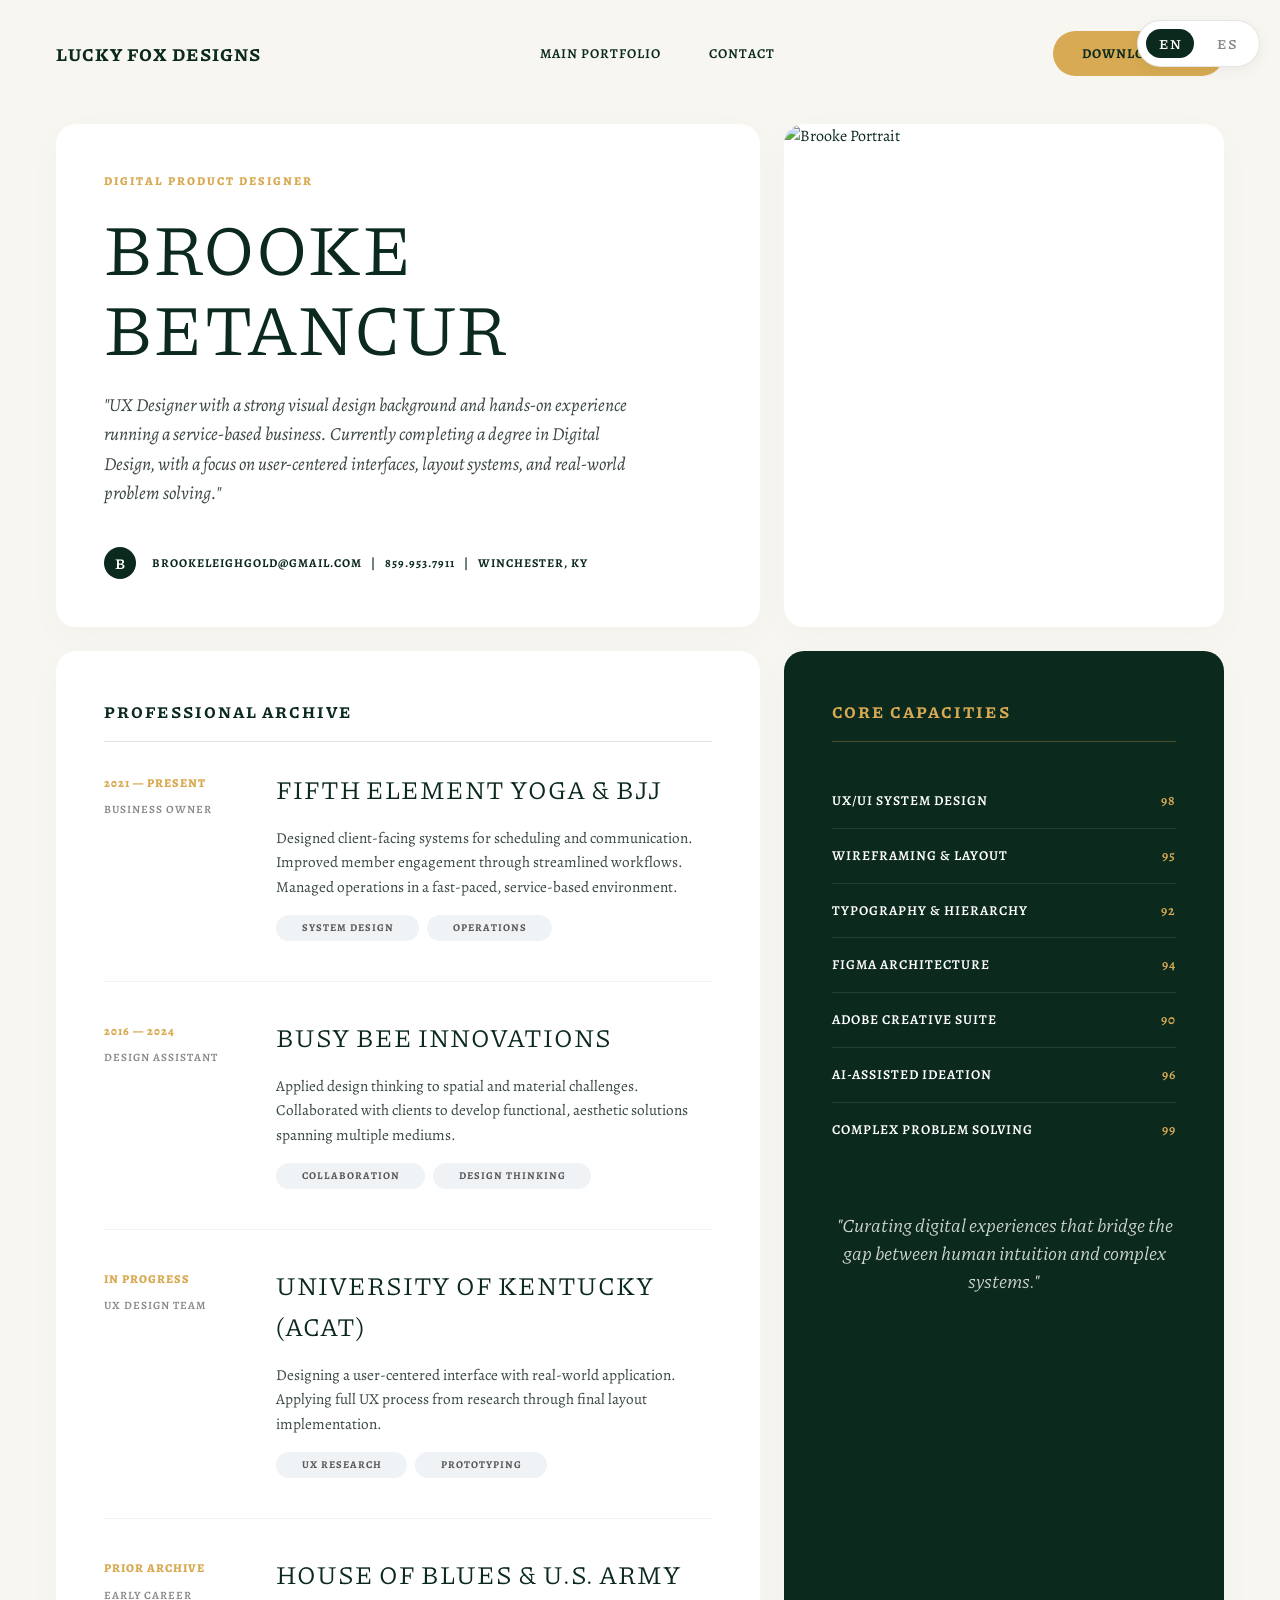
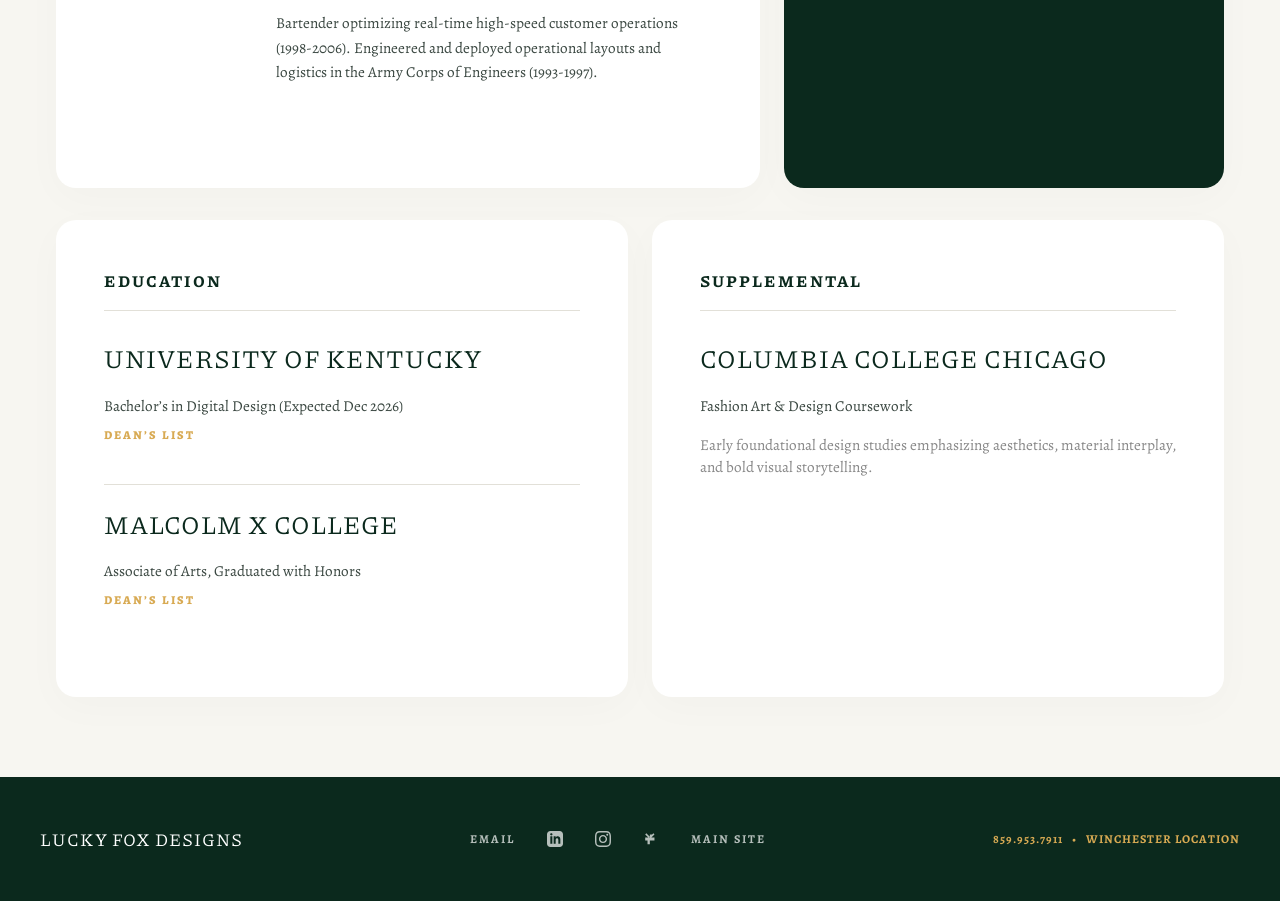
==== commit 8f1e9512: "Add dynamic English and Spanish language switching support" ====
--- a/resume.html
+++ b/resume.html
@@ -9,15 +9,21 @@
 </head>
 <body class="editorial-body">
 
+    <div class="language-switcher ed-lang-switcher">
+        <button data-lang="en" onclick="window.switchLanguage('en')">EN</button>
+        <button data-lang="es" onclick="window.switchLanguage('es')">ES</button>
+    </div>
+    
+
     <!-- Navbar -->
     <nav class="editorial-nav">
         <div class="ed-brand">LUCKY FOX DESIGNS</div>
         <div class="ed-links">
-            <a href="index.html">MAIN PORTFOLIO</a>
-            <a href="mailto:brookeleighgold@gmail.com">CONTACT</a>
+            <a href="index.html"><span class="lang-en">MAIN PORTFOLIO</span><span class="lang-es">PORTAFOLIO</span></a>
+            <a href="mailto:brookeleighgold@gmail.com"><span class="lang-en">CONTACT</span><span class="lang-es">CONTACTO</span></a>
         </div>
         <div class="ed-actions">
-            <a href="brooke_betancur_resume.pdf" class="ed-btn" download>DOWNLOAD PDF</a>
+            <a href="brooke_betancur_resume.pdf" class="ed-btn" download><span class="lang-en">DOWNLOAD PDF</span><span class="lang-es">DESCARGAR PDF</span></a>
         </div>
     </nav>
 
@@ -26,11 +32,9 @@
         
         <!-- ROW 1: Title & Portrait -->
         <article class="ed-card ed-title-card">
-            <div class="ed-tag">DIGITAL PRODUCT DESIGNER</div>
+            <div class="ed-tag"><span class="lang-en">DIGITAL PRODUCT DESIGNER</span><span class="lang-es">DISEÑADORA DE PRODUCTOS DIGITALES</span></div>
             <h1 class="ed-h1">Brooke Betancur</h1>
-            <p class="ed-summary">
-                "UX Designer with a strong visual design background and hands-on experience running a service-based business. Currently completing a degree in Digital Design, with a focus on user-centered interfaces, layout systems, and real-world problem solving."
-            </p>
+            <p class="ed-summary lang-en">"UX Designer with a strong visual design background and hands-on experience running a service-based business. Currently completing a degree in Digital Design, with a focus on user-centered interfaces, layout systems, and real-world problem solving."</p><p class="ed-summary lang-es">"Diseñadora UX con una sólida base en diseño visual y experiencia práctica en la gestión de un negocio basado en servicios. Actualmente completando una licenciatura en Diseño Digital, con enfoque en interfaces centradas en el usuario, sistemas de maquetación y resolución de problemas del mundo real."</p>
             <div class="ed-badge-row">
                 <span class="ed-circle-badge">B</span>
                 <span class="ed-badge-text">BROOKELEIGHGOLD@GMAIL.COM &nbsp;&nbsp;|&nbsp;&nbsp; 859.953.7911 &nbsp;&nbsp;|&nbsp;&nbsp; WINCHESTER, KY</span>
@@ -44,19 +48,19 @@
 
         <!-- ROW 2: Experience & Skills -->
         <article class="ed-card ed-experience-card">
-            <h2 class="ed-h2">PROFESSIONAL ARCHIVE</h2>
+            <h2 class="ed-h2"><span class="lang-en">PROFESSIONAL ARCHIVE</span><span class="lang-es">ARCHIVO PROFESIONAL</span></h2>
             
             <div class="ed-timeline-item">
                 <div class="ed-time-meta">
-                    <span class="ed-date">2021 — PRESENT</span>
-                    <span class="ed-role">BUSINESS OWNER</span>
+                    <span class="ed-date"><span class="lang-en">2021 — PRESENT</span><span class="lang-es">2021 — PRESENTE</span></span>
+                    <span class="ed-role"><span class="lang-en">BUSINESS OWNER</span><span class="lang-es">DUEÑA DE NEGOCIO</span></span>
                 </div>
                 <div class="ed-job-content">
                     <h3 class="ed-h3">Fifth Element Yoga & BJJ</h3>
-                    <p>Designed client-facing systems for scheduling and communication. Improved member engagement through streamlined workflows. Managed operations in a fast-paced, service-based environment.</p>
+                    <p class="lang-en">Designed client-facing systems for scheduling and communication. Improved member engagement through streamlined workflows. Managed operations in a fast-paced, service-based environment.</p><p class="lang-es">Diseñé sistemas orientados al cliente para programación y comunicación. Mejoré la participación a través de flujos de trabajo optimizados. Gestioné operaciones en un entorno dinámico y de servicios.</p>
                     <div class="ed-pills">
-                        <span>SYSTEM DESIGN</span>
-                        <span>OPERATIONS</span>
+                        <span><span class="lang-en">SYSTEM DESIGN</span><span class="lang-es">DISEÑO DE SIST.</span></span>
+                        <span><span class="lang-en">OPERATIONS</span><span class="lang-es">OPERACIONES</span></span>
                     </div>
                 </div>
             </div>
@@ -64,86 +68,84 @@
             <div class="ed-timeline-item">
                 <div class="ed-time-meta">
                     <span class="ed-date">2016 — 2024</span>
-                    <span class="ed-role">DESIGN ASSISTANT</span>
+                    <span class="ed-role"><span class="lang-en">DESIGN ASSISTANT</span><span class="lang-es">ASISTENTE DE DISEÑO</span></span>
                 </div>
                 <div class="ed-job-content">
                     <h3 class="ed-h3">Busy Bee Innovations</h3>
-                    <p>Applied design thinking to spatial and material challenges. Collaborated with clients to develop functional, aesthetic solutions spanning multiple mediums.</p>
+                    <p class="lang-en">Applied design thinking to spatial and material challenges. Collaborated with clients to develop functional, aesthetic solutions spanning multiple mediums.</p><p class="lang-es">Apliqué el pensamiento de diseño a desafíos espaciales y materiales. Colaboré con clientes para desarrollar soluciones funcionales y estéticas en múltiples medios.</p>
                     <div class="ed-pills">
-                        <span>COLLABORATION</span>
-                        <span>DESIGN THINKING</span>
+                        <span><span class="lang-en">COLLABORATION</span><span class="lang-es">COLABORACIÓN</span></span>
+                        <span><span class="lang-en">DESIGN THINKING</span><span class="lang-es">PENS. DE DISEÑO</span></span>
                     </div>
                 </div>
             </div>
 
             <div class="ed-timeline-item">
                 <div class="ed-time-meta">
-                    <span class="ed-date">IN PROGRESS</span>
-                    <span class="ed-role">UX DESIGN TEAM</span>
+                    <span class="ed-date"><span class="lang-en">IN PROGRESS</span><span class="lang-es">EN CURSO</span></span>
+                    <span class="ed-role"><span class="lang-en">UX DESIGN TEAM</span><span class="lang-es">EQUIPO DISEÑO UX</span></span>
                 </div>
                 <div class="ed-job-content">
                     <h3 class="ed-h3">University of Kentucky (ACAT)</h3>
-                    <p>Designing a user-centered interface with real-world application. Applying full UX process from research through final layout implementation.</p>
+                    <p class="lang-en">Designing a user-centered interface with real-world application. Applying full UX process from research through final layout implementation.</p><p class="lang-es">Diseñando una interfaz centrada en el usuario con aplicación en el mundo real. Aplicando el proceso completo de UX desde la investigación hasta la implementación final.</p>
                     <div class="ed-pills">
-                        <span>UX RESEARCH</span>
-                        <span>PROTOTYPING</span>
+                        <span><span class="lang-en">UX RESEARCH</span><span class="lang-es">INVESTIGACIÓN UX</span></span>
+                        <span><span class="lang-en">PROTOTYPING</span><span class="lang-es">PROTOTIPADO</span></span>
                     </div>
                 </div>
             </div>
 
             <div class="ed-timeline-item" style="border-bottom: none; padding-bottom: 0;">
                 <div class="ed-time-meta">
-                    <span class="ed-date">PRIOR ARCHIVE</span>
-                    <span class="ed-role">EARLY CAREER</span>
+                    <span class="ed-date"><span class="lang-en">PRIOR ARCHIVE</span><span class="lang-es">ARCHIVO ANTERIOR</span></span>
+                    <span class="ed-role"><span class="lang-en">EARLY CAREER</span><span class="lang-es">INICIOS DE CARRERA</span></span>
                 </div>
                 <div class="ed-job-content">
                     <h3 class="ed-h3">House of Blues & U.S. Army</h3>
-                    <p>Bartender optimizing real-time high-speed customer operations (1998-2006). Engineered and deployed operational layouts and logistics in the Army Corps of Engineers (1993-1997).</p>
+                    <p class="lang-en">Bartender optimizing real-time high-speed customer operations (1998-2006). Engineered and deployed operational layouts and logistics in the Army Corps of Engineers (1993-1997).</p><p class="lang-es">Bartender optimizando operaciones de clientes a alta velocidad (1998-2006). Diseñé y desplegué diseños operativos y logística en el Cuerpo de Ingenieros del Ejército (1993-1997).</p>
                 </div>
             </div>
         </article>
 
         <article class="ed-card ed-skills-card">
-            <h2 class="ed-h2" style="color: #d8aa53; border-color: rgba(216,170,83,0.3);">CORE CAPACITIES</h2>
+            <h2 class="ed-h2" style="color: #d8aa53; border-color: rgba(216,170,83,0.3);"><span class="lang-en">CORE CAPACITIES</span><span class="lang-es">CAPACIDADES PRINCIPALES</span></h2>
             
             <ul class="ed-skills-list">
-                <li><span>UX/UI System Design</span> <span class="ed-skill-score">98</span></li>
-                <li><span>Wireframing & Layout</span> <span class="ed-skill-score">95</span></li>
-                <li><span>Typography & Hierarchy</span> <span class="ed-skill-score">92</span></li>
-                <li><span>Figma Architecture</span> <span class="ed-skill-score">94</span></li>
+                <li><span><span class="lang-en">UX/UI System Design</span><span class="lang-es">Diseño de Sistemas UX/UI</span></span> <span class="ed-skill-score">98</span></li>
+                <li><span><span class="lang-en">Wireframing & Layout</span><span class="lang-es">Wireframes y Maquetación</span></span> <span class="ed-skill-score">95</span></li>
+                <li><span><span class="lang-en">Typography & Hierarchy</span><span class="lang-es">Tipografía y Jerarquía</span></span> <span class="ed-skill-score">92</span></li>
+                <li><span><span class="lang-en">Figma Architecture</span><span class="lang-es">Arquitectura en Figma</span></span> <span class="ed-skill-score">94</span></li>
                 <li><span>Adobe Creative Suite</span> <span class="ed-skill-score">90</span></li>
-                <li><span>AI-Assisted Ideation</span> <span class="ed-skill-score">96</span></li>
-                <li><span>Complex Problem Solving</span> <span class="ed-skill-score">99</span></li>
+                <li><span><span class="lang-en">AI-Assisted Ideation</span><span class="lang-es">Ideación Asistida por IA</span></span> <span class="ed-skill-score">96</span></li>
+                <li><span><span class="lang-en">Complex Problem Solving</span><span class="lang-es">Solución de Problemas Complejos</span></span> <span class="ed-skill-score">99</span></li>
             </ul>
 
-            <div class="ed-skills-quote">
-                "Curating digital experiences that bridge the gap between human intuition and complex systems."
-            </div>
+            <div class="ed-skills-quote lang-en">"Curating digital experiences that bridge the gap between human intuition and complex systems."</div><div class="ed-skills-quote lang-es">"Creando experiencias digitales que acortan la brecha entre la intuición humana y los sistemas complejos."</div>
         </article>
 
         <!-- ROW 3: Educational Grid (Span 2) -->
         <div class="ed-bottom-split">
             <article class="ed-card">
-                <h2 class="ed-h2">EDUCATION</h2>
+                <h2 class="ed-h2"><span class="lang-en">EDUCATION</span><span class="lang-es">EDUCACIÓN</span></h2>
                 
                 <div class="ed-edu-item">
                     <h3 class="ed-h3">University of Kentucky</h3>
-                    <p>Bachelor’s in Digital Design (Expected Dec 2026)<br><span class="ed-tag" style="margin-top:0.5rem; display:inline-block;">Dean’s List</span></p>
+                    <p><span class="lang-en">Bachelor’s in Digital Design (Expected Dec 2026)</span><span class="lang-es">Licenciatura en Diseño Digital (Esperado Dic 2026)</span><br><span class="ed-tag" style="margin-top:0.5rem; display:inline-block;"><span class="lang-en">Dean’s List</span><span class="lang-es">Lista del Decano</span></span></p>
                 </div>
 
                 <div class="ed-edu-item" style="border: none; padding-bottom: 0;">
                     <h3 class="ed-h3">Malcolm X College</h3>
-                    <p>Associate of Arts, Graduated with Honors<br><span class="ed-tag" style="margin-top:0.5rem; display:inline-block;">Dean’s List</span></p>
+                    <p><span class="lang-en">Associate of Arts, Graduated with Honors</span><span class="lang-es">Asociado en Artes, Graduada con Honores</span><br><span class="ed-tag" style="margin-top:0.5rem; display:inline-block;"><span class="lang-en">Dean’s List</span><span class="lang-es">Lista del Decano</span></span></p>
                 </div>
             </article>
 
             <article class="ed-card">
-                <h2 class="ed-h2">SUPPLEMENTAL</h2>
+                <h2 class="ed-h2"><span class="lang-en">SUPPLEMENTAL</span><span class="lang-es">SUPLEMENTARIO</span></h2>
                 <div class="ed-edu-item" style="border: none; padding-bottom: 0;">
                     <h3 class="ed-h3">Columbia College Chicago</h3>
-                    <p>Fashion Art & Design Coursework</p>
+                    <p><span class="lang-en">Fashion Art & Design Coursework</span><span class="lang-es">Cursos de Arte y Diseño de Moda</span></p>
                     <p style="margin-top: 1rem; color: #888;">
-                        Early foundational design studies emphasizing aesthetics, material interplay, and bold visual storytelling.
+                        <span class="lang-en">Early foundational design studies emphasizing aesthetics, material interplay, and bold visual storytelling.</span><span class="lang-es">Primeros estudios de diseño fundamentales que enfatizan la estética, la interacción de materiales y una narrativa visual audaz.</span>
                     </p>
                 </div>
             </article>
@@ -156,17 +158,18 @@
         <footer class="ed-footer">
             <div class="ed-brand">LUCKY FOX DESIGNS</div>
             <div class="ed-footer-links" style="align-items: center;">
-                <a href="mailto:brookeleighgold@gmail.com">EMAIL</a>
+                <a href="mailto:brookeleighgold@gmail.com"><span class="lang-en">EMAIL</span><span class="lang-es">CORREO</span></a>
                 <a href="#" aria-label="LinkedIn"><svg width="16" height="16" viewBox="0 0 24 24" fill="currentColor" xmlns="http://www.w3.org/2000/svg" style="display: block;"><path d="M19 0h-14c-2.761 0-5 2.239-5 5v14c0 2.761 2.239 5 5 5h14c2.762 0 5-2.239 5-5v-14c0-2.761-2.238-5-5-5zm-11 19h-3v-11h3v11zm-1.5-12.268c-.966 0-1.75-.79-1.75-1.764s.784-1.764 1.75-1.764 1.75.79 1.75 1.764-.783 1.764-1.75 1.764zm13.5 12.268h-3v-5.604c0-3.368-4-3.113-4 0v5.604h-3v-11h3v1.765c1.396-2.586 7-2.777 7 2.476v6.759z"/></svg></a>
                 <a href="#" aria-label="Instagram"><svg width="16" height="16" viewBox="0 0 24 24" fill="currentColor" xmlns="http://www.w3.org/2000/svg" style="display: block;"><path d="M12 2.163c3.204 0 3.584.012 4.85.07 3.252.148 4.771 1.691 4.919 4.919.058 1.265.069 1.645.069 4.849 0 3.205-.012 3.584-.069 4.849-.149 3.225-1.664 4.771-4.919 4.919-1.266.058-1.644.07-4.85.07-3.204 0-3.584-.012-4.849-.07-3.26-.149-4.771-1.699-4.919-4.92-.058-1.265-.07-1.644-.07-4.849 0-3.204.013-3.583.07-4.849.149-3.227 1.664-4.771 4.919-4.919 1.266-.057 1.645-.069 4.849-.069zm0-2.163c-3.259 0-3.667.014-4.947.072-4.358.2-6.78 2.618-6.98 6.98-.059 1.281-.073 1.689-.073 4.948 0 3.259.014 3.668.072 4.948.2 4.358 2.618 6.78 6.98 6.98 1.281.058 1.689.072 4.948.072 3.259 0 3.668-.014 4.948-.072 4.354-.2 6.782-2.618 6.979-6.98.059-1.28.073-1.689.073-4.948 0-3.259-.014-3.667-.072-4.947-.196-4.354-2.617-6.78-6.979-6.98-1.281-.059-1.69-.073-4.949-.073zm0 5.838c-3.403 0-6.162 2.759-6.162 6.162s2.759 6.163 6.162 6.163 6.162-2.759 6.162-6.163c0-3.403-2.759-6.162-6.162-6.162zm0 10.162c-2.209 0-4-1.79-4-4 0-2.209 1.791-4 4-4s4 1.791 4 4c0 2.21-1.791 4-4 4zm6.406-11.845c-.796 0-1.441.645-1.441 1.44s.645 1.44 1.441 1.44c.795 0 1.439-.645 1.439-1.44s-.644-1.44-1.439-1.44z"/></svg></a>
                 <a href="#" aria-label="LinkTree"><svg width="16" height="16" viewBox="0 0 24 24" fill="currentColor" xmlns="http://www.w3.org/2000/svg" style="display: block;"><path d="M13.722 5.093l-4.66 4.66h4.66v4.66h-3.473v5.438H6.777v-5.438H3.303v-4.66h4.66l-4.66-4.66 1.625-1.626 5.322 5.322 5.321-5.322 1.626 1.626-4.66 4.66h4.66v4.66h-3.474v-4.66h-3.473V5.093z"/></svg></a>
-                <a href="index.html">MAIN SITE</a>
+                <a href="index.html"><span class="lang-en">MAIN SITE</span><span class="lang-es">SITIO PRINCIPAL</span></a>
             </div>
             <div class="ed-footer-location">
-                859.953.7911 &nbsp;&nbsp;•&nbsp;&nbsp; WINCHESTER LOCATION
+                859.953.7911 &nbsp;&nbsp;•&nbsp;&nbsp; <span class="lang-en">WINCHESTER LOCATION</span><span class="lang-es">UBICACIÓN WINCHESTER</span>
             </div>
         </footer>
     </div>
 
+    <script src="script.js"></script>
 </body>
 </html>
--- a/style.css
+++ b/style.css
@@ -1,10 +1,10 @@
 @import url('https://fonts.googleapis.com/css2?family=Alegreya:ital,wght@0,400;0,500;0,700;1,400&family=Piazzolla:opsz,wght@8..30,400;8..30,600;8..30,800&display=swap');
 
 :root {
-  --bg-color: #0a0b0e;
-  --panel-bg: rgba(47, 181, 143, 0.03);
-  --panel-bg-hover: rgba(47, 181, 143, 0.08);
-  --panel-border: rgba(255, 255, 255, 0.06);
+  --bg-color: #161922;
+  --panel-bg: rgba(47, 181, 143, 0.05);
+  --panel-bg-hover: rgba(47, 181, 143, 0.1);
+  --panel-border: rgba(255, 255, 255, 0.08);
   --panel-border-hover: rgba(47, 181, 143, 0.4);
   --text-main: #f0f3f6;
   --text-muted: #9aa0a6;
@@ -162,7 +162,7 @@
   left: 0;
   width: 100%;
   height: 100vh;
-  background: rgba(10, 11, 14, 0.85);
+  background: rgba(22, 25, 34, 0.85);
   backdrop-filter: blur(20px);
   -webkit-backdrop-filter: blur(20px);
   z-index: 100;
@@ -181,7 +181,7 @@
 }
 
 .modal-content {
-  background: #111318;
+  background: #1c1f2a;
   border: 1px solid var(--panel-border-hover);
   border-radius: 24px;
   max-width: 1300px;
@@ -595,3 +595,62 @@
     .editorial-nav { flex-direction: column; gap: 1.5rem; text-align: center; }
     .ed-footer { flex-direction: column; text-align: center; }
 }
+
+/* Language Switcher Logic */
+html[lang="en"] .lang-es { display: none !important; }
+html[lang="es"] .lang-en { display: none !important; }
+
+/* Language Switcher UI */
+.language-switcher {
+    position: fixed;
+    top: 20px;
+    right: 20px;
+    z-index: 1000;
+    display: flex;
+    gap: 10px;
+    background: var(--panel-bg);
+    border: 1px solid var(--panel-border);
+    padding: 0.5rem;
+    border-radius: 50px;
+    backdrop-filter: blur(12px);
+    -webkit-backdrop-filter: blur(12px);
+}
+
+.language-switcher button {
+    background: transparent;
+    border: none;
+    color: var(--text-muted);
+    cursor: pointer;
+    font-weight: bold;
+    padding: 0.3rem 0.8rem;
+    border-radius: 20px;
+    transition: all 0.3s;
+    font-family: var(--font-heading);
+    letter-spacing: 1px;
+}
+
+.language-switcher button:hover {
+    color: var(--text-main);
+}
+
+.language-switcher button.active {
+    background: var(--accent-color);
+    color: #fff;
+}
+
+/* Specific adjustment for editorial resume */
+.ed-lang-switcher {
+    background: #fff;
+    border: 1px solid rgba(0,0,0,0.1);
+    box-shadow: 0 4px 15px rgba(0,0,0,0.05);
+}
+.ed-lang-switcher button {
+    color: #888;
+}
+.ed-lang-switcher button:hover {
+    color: #0b291d;
+}
+.ed-lang-switcher button.active {
+    background: #0b291d;
+    color: #fff;
+}
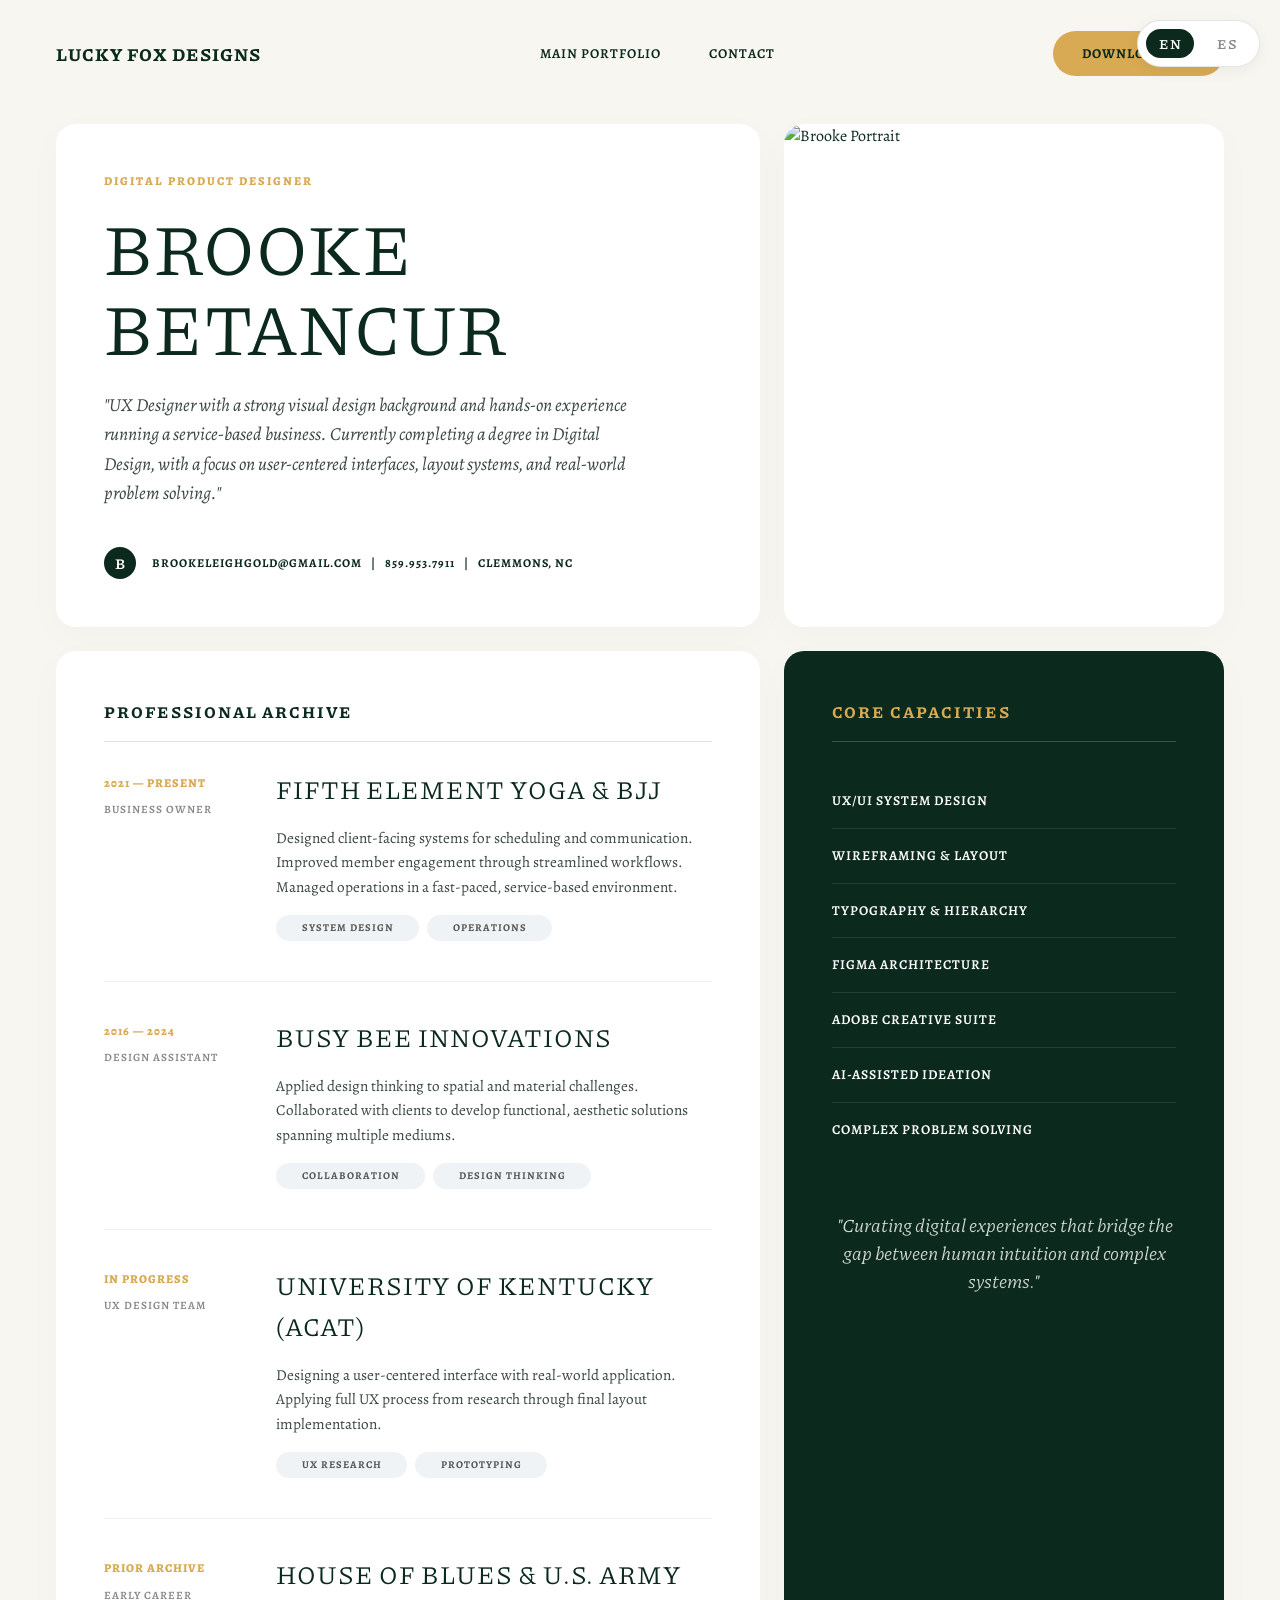
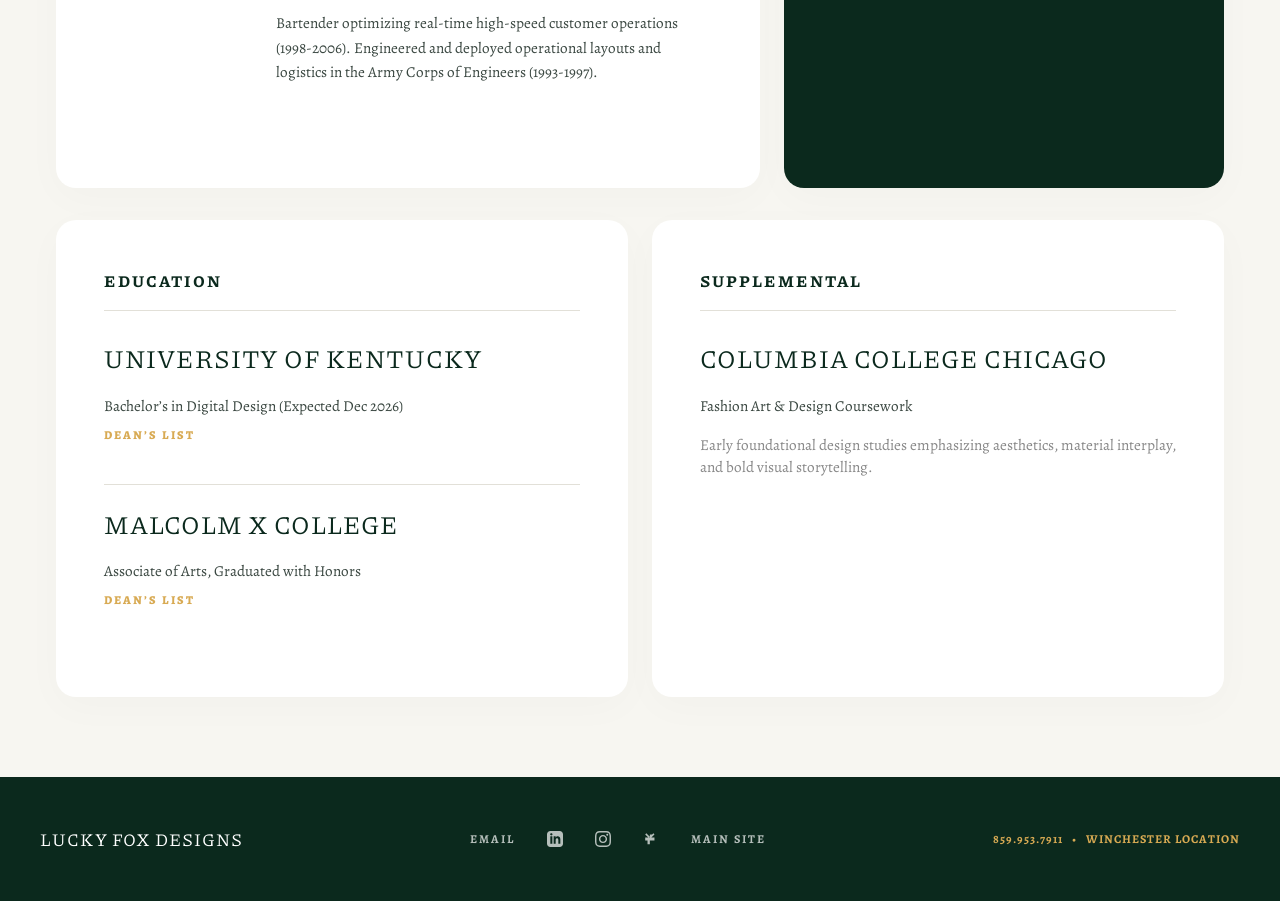
==== commit 58485c33: "Update location to Clemmons, NC and remove skill scores" ====
--- a/resume.html
+++ b/resume.html
@@ -37,7 +37,7 @@
             <p class="ed-summary lang-en">"UX Designer with a strong visual design background and hands-on experience running a service-based business. Currently completing a degree in Digital Design, with a focus on user-centered interfaces, layout systems, and real-world problem solving."</p><p class="ed-summary lang-es">"Diseñadora UX con una sólida base en diseño visual y experiencia práctica en la gestión de un negocio basado en servicios. Actualmente completando una licenciatura en Diseño Digital, con enfoque en interfaces centradas en el usuario, sistemas de maquetación y resolución de problemas del mundo real."</p>
             <div class="ed-badge-row">
                 <span class="ed-circle-badge">B</span>
-                <span class="ed-badge-text">BROOKELEIGHGOLD@GMAIL.COM &nbsp;&nbsp;|&nbsp;&nbsp; 859.953.7911 &nbsp;&nbsp;|&nbsp;&nbsp; WINCHESTER, KY</span>
+                <span class="ed-badge-text">BROOKELEIGHGOLD@GMAIL.COM &nbsp;&nbsp;|&nbsp;&nbsp; 859.953.7911 &nbsp;&nbsp;|&nbsp;&nbsp; CLEMMONS, NC</span>
             </div>
         </article>
 
@@ -111,13 +111,13 @@
             <h2 class="ed-h2" style="color: #d8aa53; border-color: rgba(216,170,83,0.3);"><span class="lang-en">CORE CAPACITIES</span><span class="lang-es">CAPACIDADES PRINCIPALES</span></h2>
             
             <ul class="ed-skills-list">
-                <li><span><span class="lang-en">UX/UI System Design</span><span class="lang-es">Diseño de Sistemas UX/UI</span></span> <span class="ed-skill-score">98</span></li>
-                <li><span><span class="lang-en">Wireframing & Layout</span><span class="lang-es">Wireframes y Maquetación</span></span> <span class="ed-skill-score">95</span></li>
-                <li><span><span class="lang-en">Typography & Hierarchy</span><span class="lang-es">Tipografía y Jerarquía</span></span> <span class="ed-skill-score">92</span></li>
-                <li><span><span class="lang-en">Figma Architecture</span><span class="lang-es">Arquitectura en Figma</span></span> <span class="ed-skill-score">94</span></li>
-                <li><span>Adobe Creative Suite</span> <span class="ed-skill-score">90</span></li>
-                <li><span><span class="lang-en">AI-Assisted Ideation</span><span class="lang-es">Ideación Asistida por IA</span></span> <span class="ed-skill-score">96</span></li>
-                <li><span><span class="lang-en">Complex Problem Solving</span><span class="lang-es">Solución de Problemas Complejos</span></span> <span class="ed-skill-score">99</span></li>
+                <li><span><span class="lang-en">UX/UI System Design</span><span class="lang-es">Diseño de Sistemas UX/UI</span></span></li>
+                <li><span><span class="lang-en">Wireframing & Layout</span><span class="lang-es">Wireframes y Maquetación</span></span></li>
+                <li><span><span class="lang-en">Typography & Hierarchy</span><span class="lang-es">Tipografía y Jerarquía</span></span></li>
+                <li><span><span class="lang-en">Figma Architecture</span><span class="lang-es">Arquitectura en Figma</span></span></li>
+                <li><span>Adobe Creative Suite</span></li>
+                <li><span><span class="lang-en">AI-Assisted Ideation</span><span class="lang-es">Ideación Asistida por IA</span></span></li>
+                <li><span><span class="lang-en">Complex Problem Solving</span><span class="lang-es">Solución de Problemas Complejos</span></span></li>
             </ul>
 
             <div class="ed-skills-quote lang-en">"Curating digital experiences that bridge the gap between human intuition and complex systems."</div><div class="ed-skills-quote lang-es">"Creando experiencias digitales que acortan la brecha entre la intuición humana y los sistemas complejos."</div>
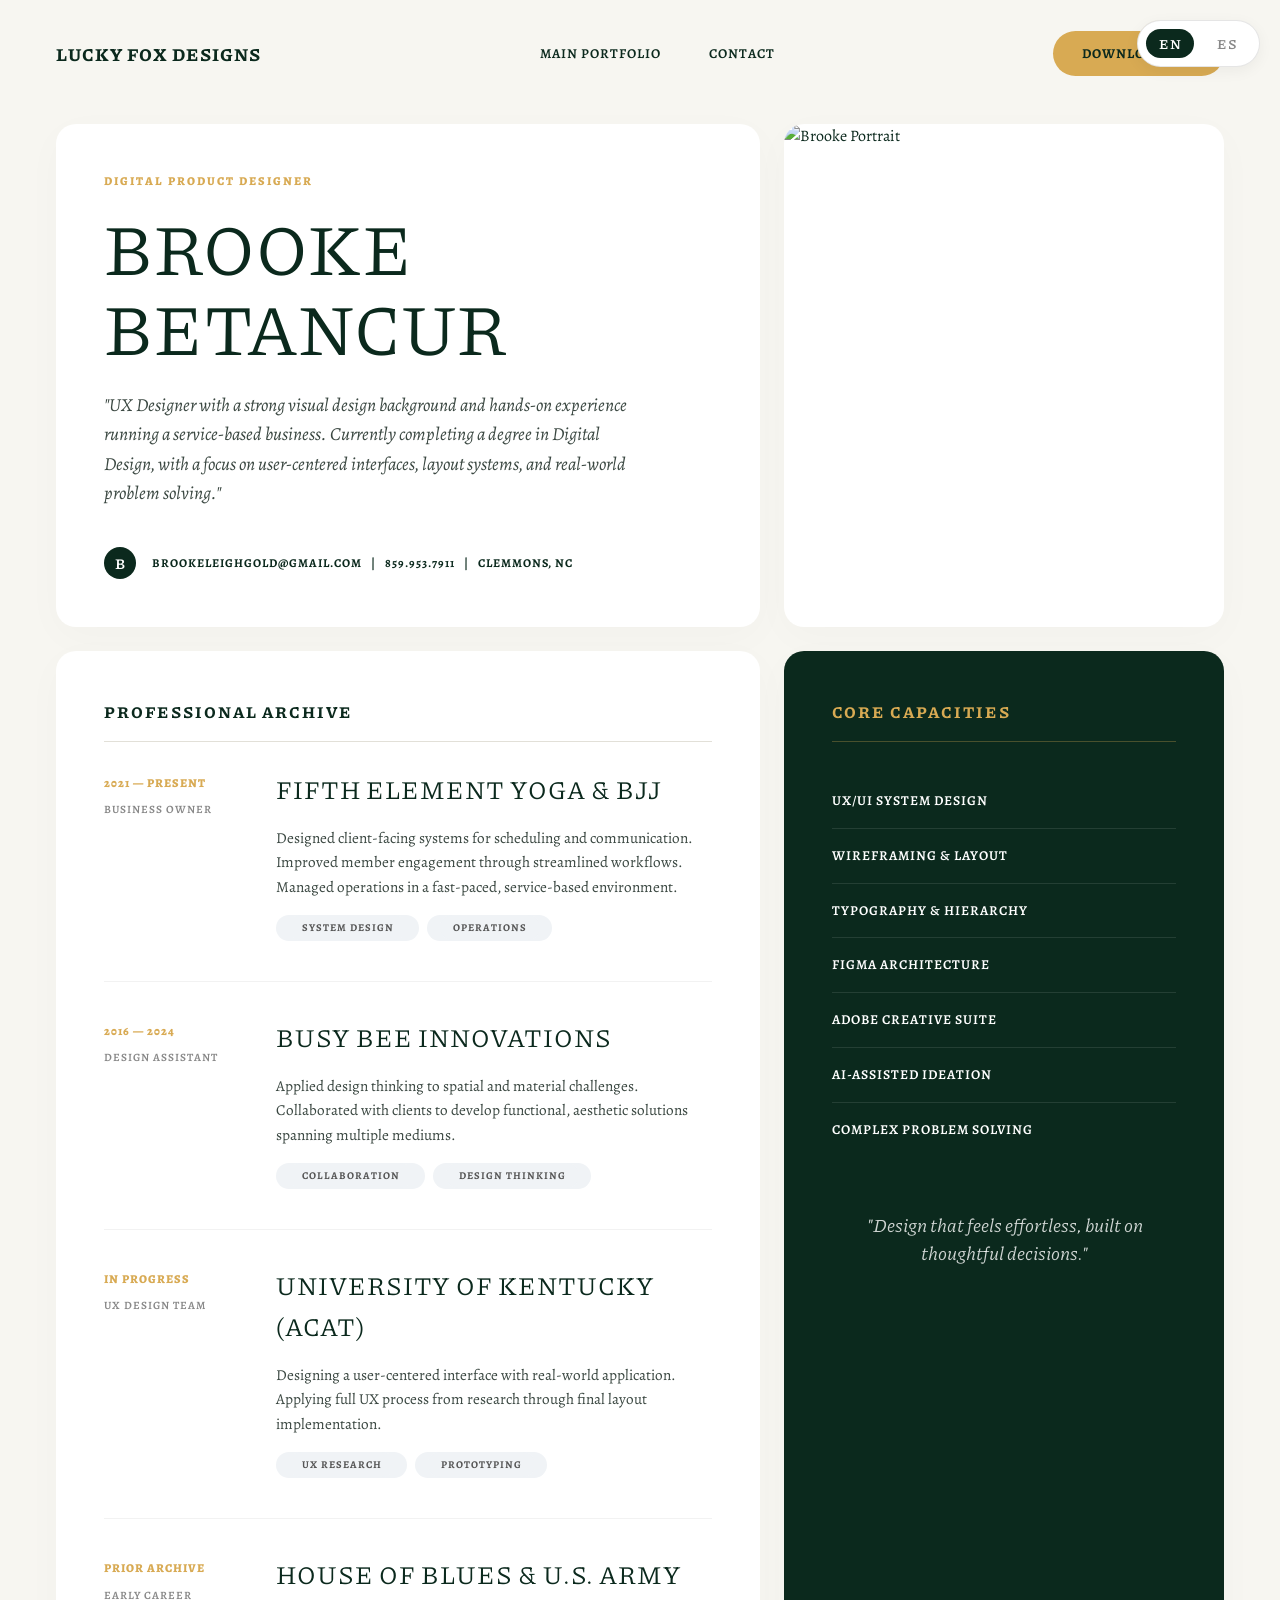
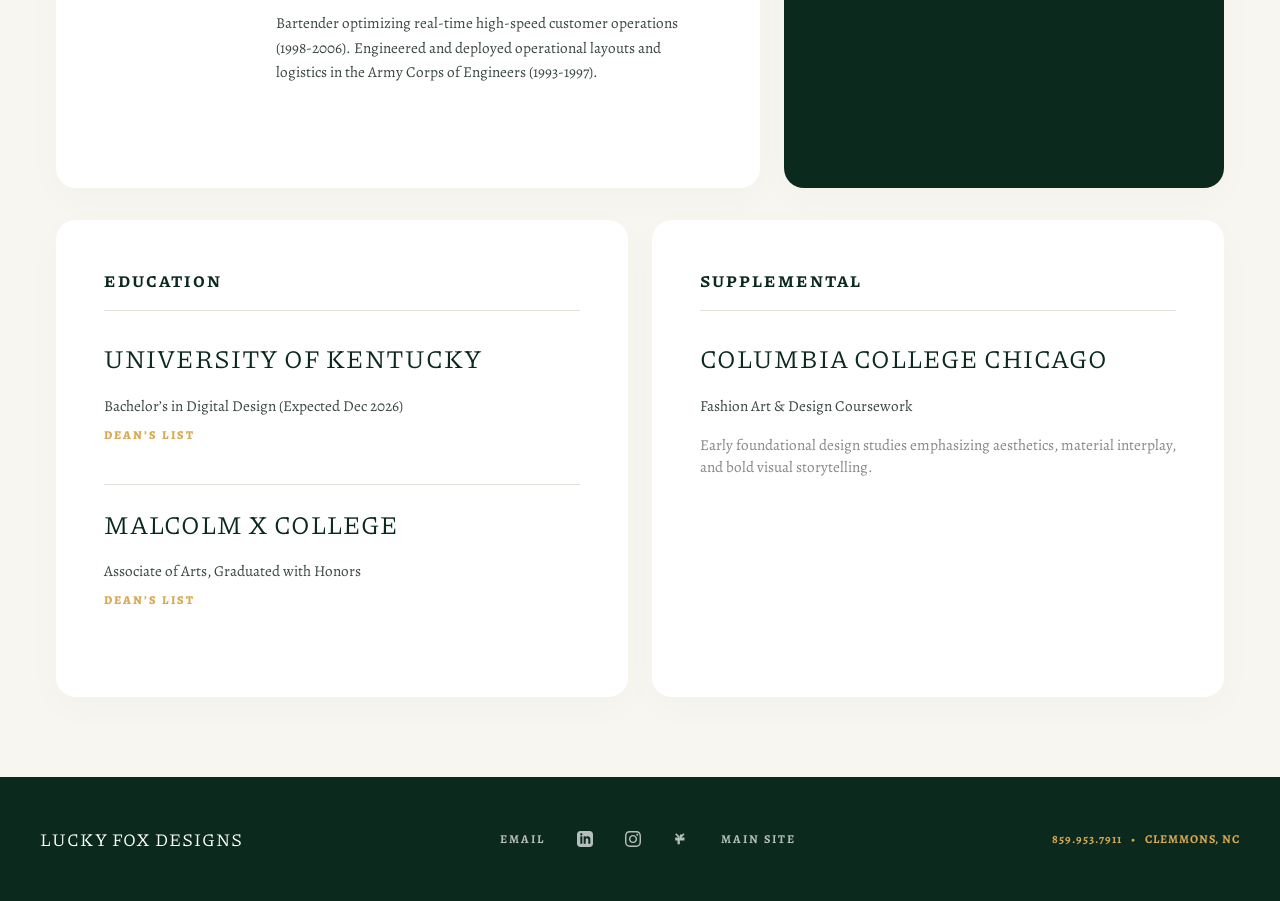
==== commit 7364891c: "Footer location to Clemmons, NC and new skills quote" ====
--- a/resume.html
+++ b/resume.html
@@ -120,7 +120,7 @@
                 <li><span><span class="lang-en">Complex Problem Solving</span><span class="lang-es">Solución de Problemas Complejos</span></span></li>
             </ul>
 
-            <div class="ed-skills-quote lang-en">"Curating digital experiences that bridge the gap between human intuition and complex systems."</div><div class="ed-skills-quote lang-es">"Creando experiencias digitales que acortan la brecha entre la intuición humana y los sistemas complejos."</div>
+            <div class="ed-skills-quote lang-en">"Design that feels effortless, built on thoughtful decisions."</div><div class="ed-skills-quote lang-es">"Diseño que se siente natural, construido sobre decisiones bien pensadas."</div>
         </article>
 
         <!-- ROW 3: Educational Grid (Span 2) -->
@@ -165,7 +165,7 @@
                 <a href="index.html"><span class="lang-en">MAIN SITE</span><span class="lang-es">SITIO PRINCIPAL</span></a>
             </div>
             <div class="ed-footer-location">
-                859.953.7911 &nbsp;&nbsp;•&nbsp;&nbsp; <span class="lang-en">WINCHESTER LOCATION</span><span class="lang-es">UBICACIÓN WINCHESTER</span>
+                859.953.7911 &nbsp;&nbsp;•&nbsp;&nbsp; <span class="lang-en">CLEMMONS, NC</span><span class="lang-es">CLEMMONS, CAROLINA DEL NORTE</span>
             </div>
         </footer>
     </div>
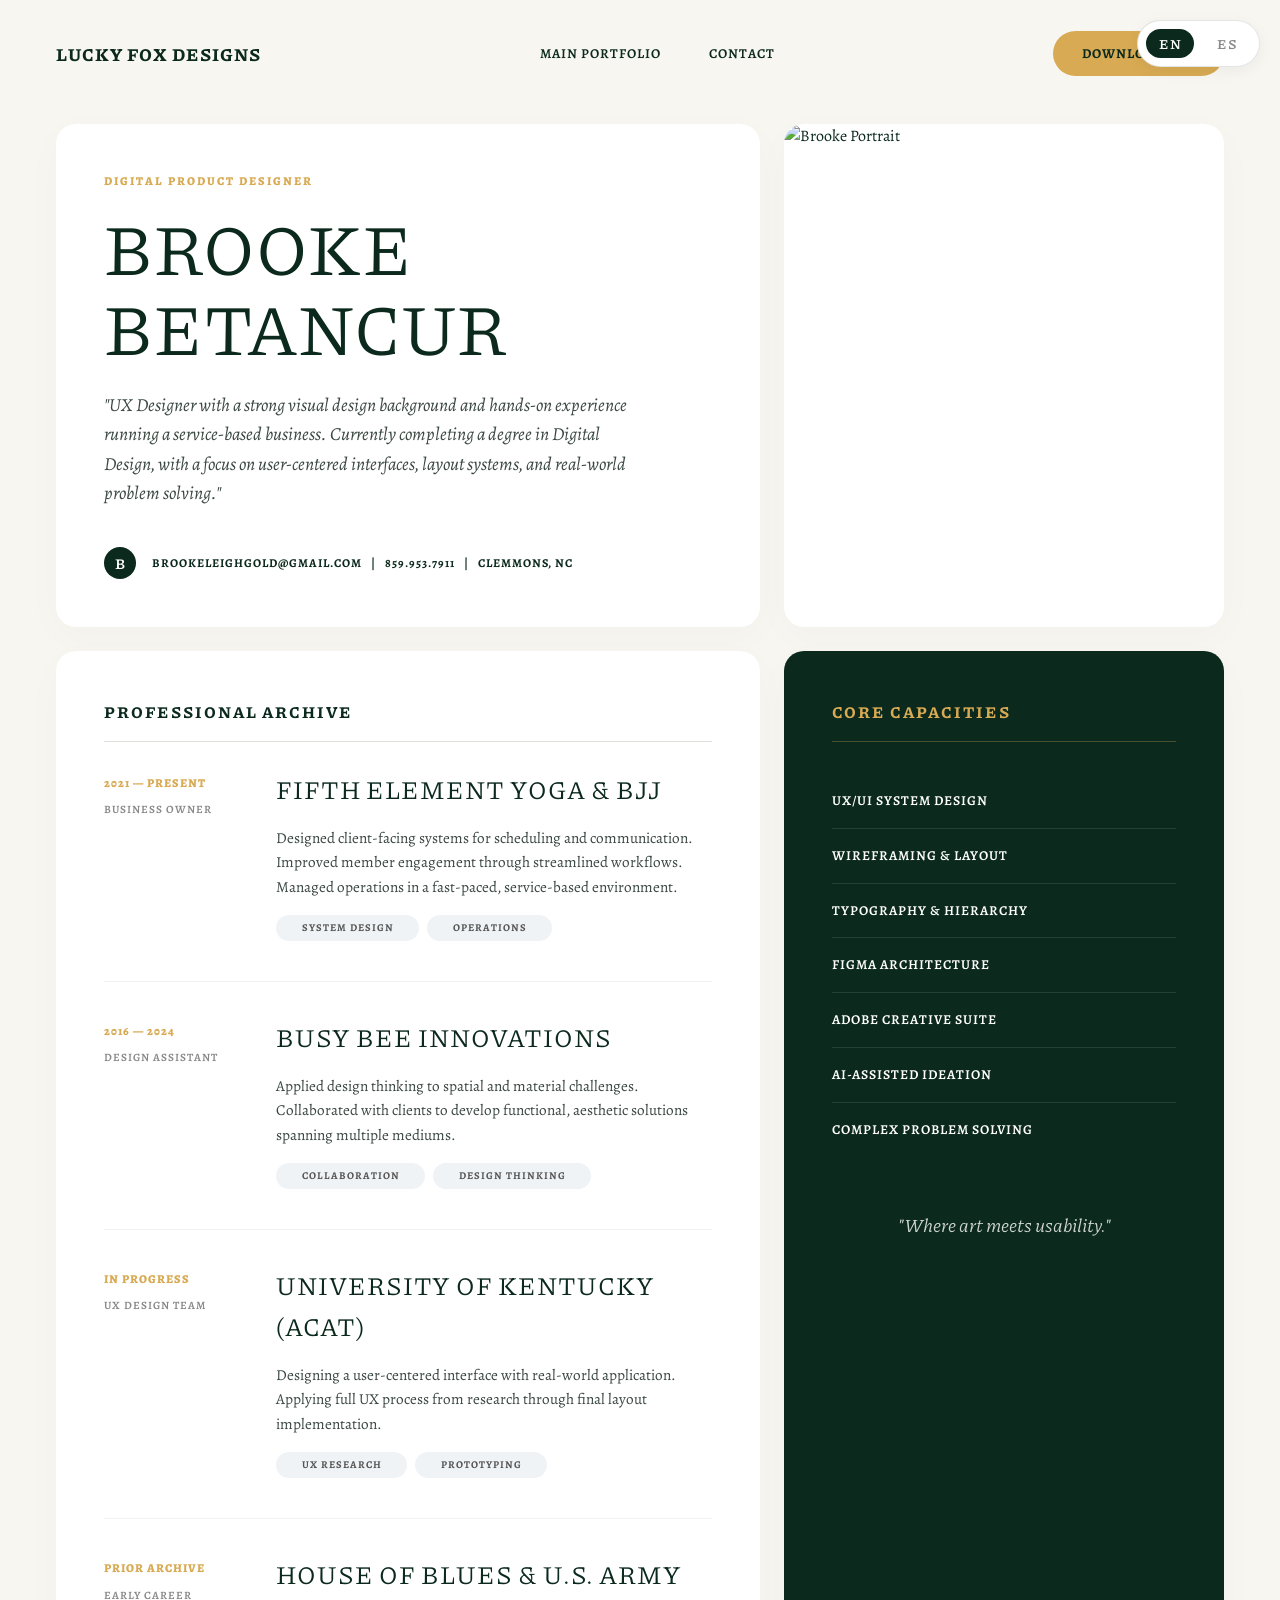
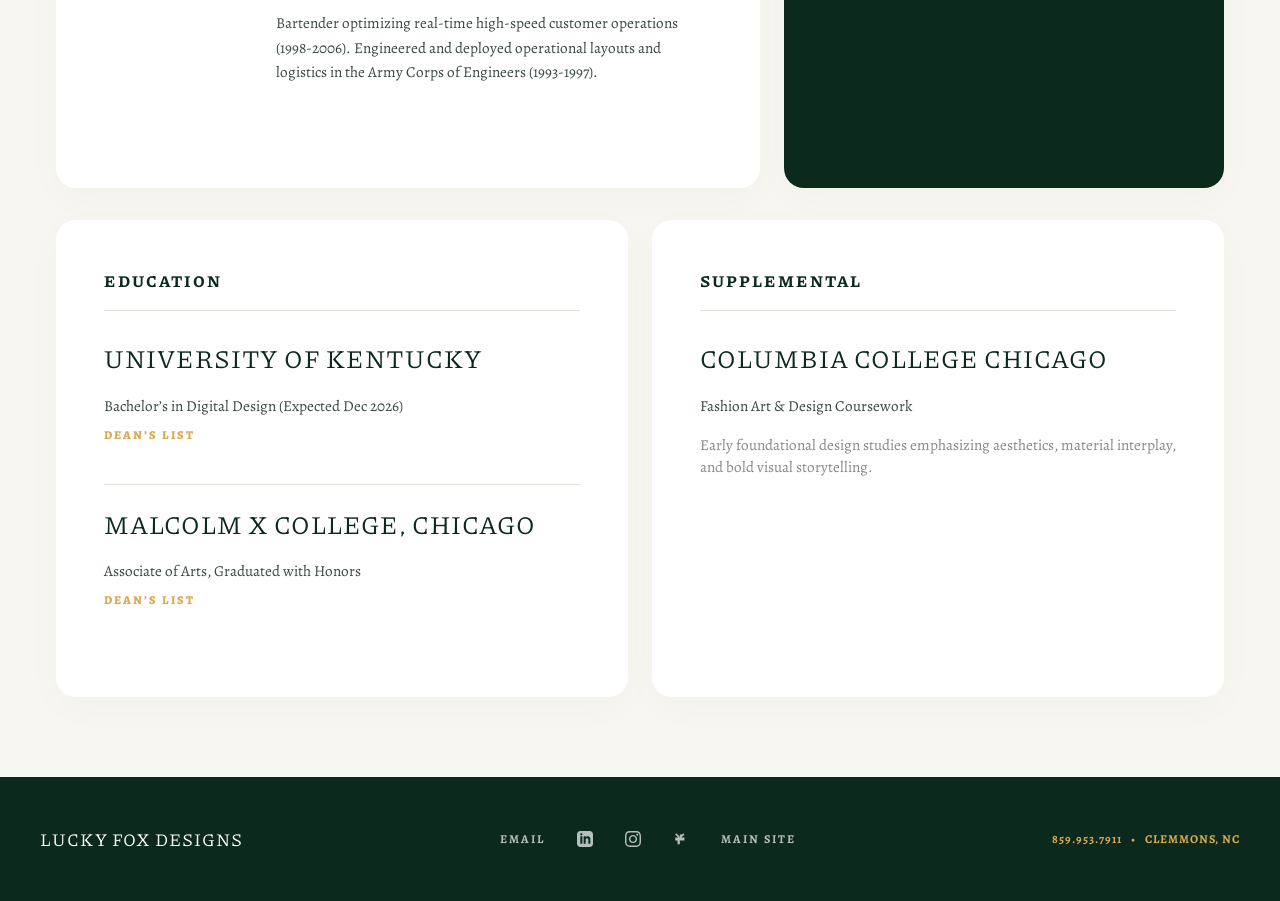
==== commit 16c03dd7: "Add Chicago to Malcolm X College, new quote" ====
--- a/resume.html
+++ b/resume.html
@@ -120,7 +120,7 @@
                 <li><span><span class="lang-en">Complex Problem Solving</span><span class="lang-es">Solución de Problemas Complejos</span></span></li>
             </ul>
 
-            <div class="ed-skills-quote lang-en">"Design that feels effortless, built on thoughtful decisions."</div><div class="ed-skills-quote lang-es">"Diseño que se siente natural, construido sobre decisiones bien pensadas."</div>
+            <div class="ed-skills-quote lang-en">"Where art meets usability."</div><div class="ed-skills-quote lang-es">"Donde el arte se encuentra con la usabilidad."</div>
         </article>
 
         <!-- ROW 3: Educational Grid (Span 2) -->
@@ -134,7 +134,7 @@
                 </div>
 
                 <div class="ed-edu-item" style="border: none; padding-bottom: 0;">
-                    <h3 class="ed-h3">Malcolm X College</h3>
+                    <h3 class="ed-h3">Malcolm X College, Chicago</h3>
                     <p><span class="lang-en">Associate of Arts, Graduated with Honors</span><span class="lang-es">Asociado en Artes, Graduada con Honores</span><br><span class="ed-tag" style="margin-top:0.5rem; display:inline-block;"><span class="lang-en">Dean’s List</span><span class="lang-es">Lista del Decano</span></span></p>
                 </div>
             </article>
